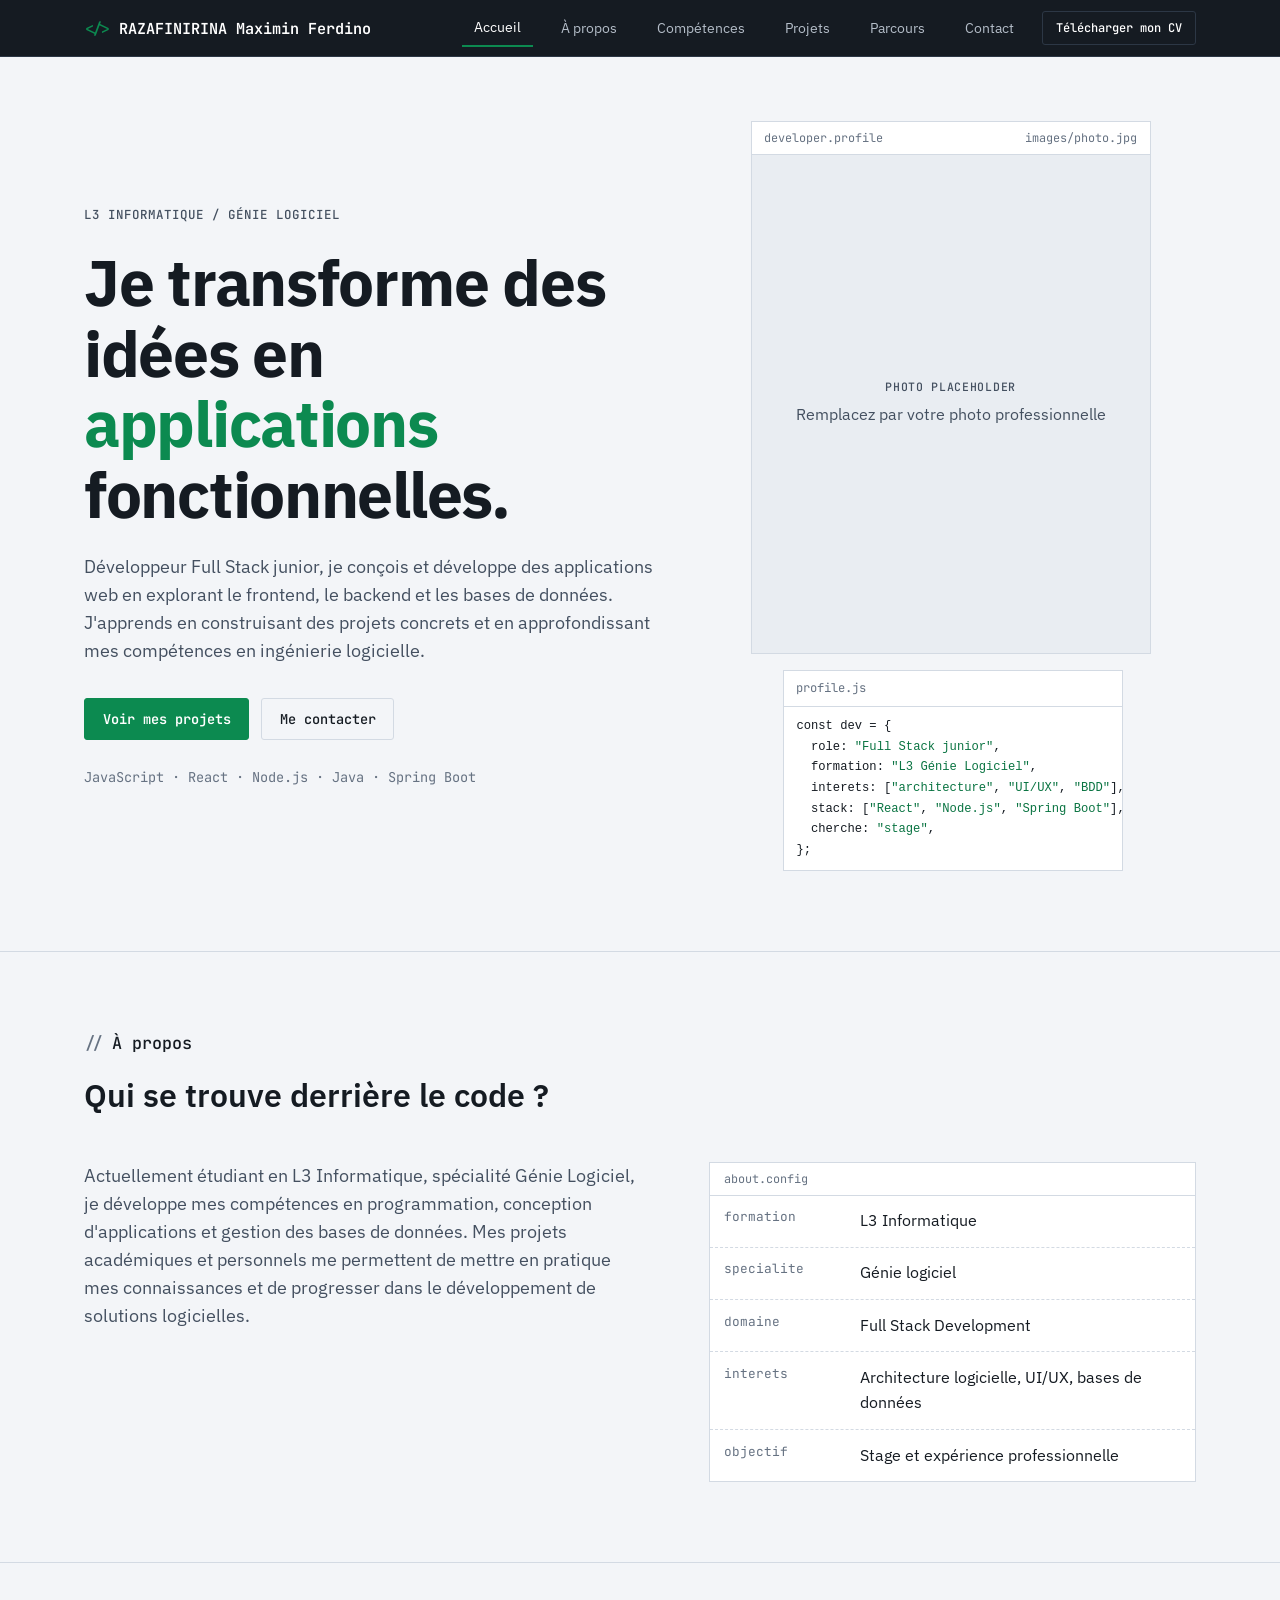
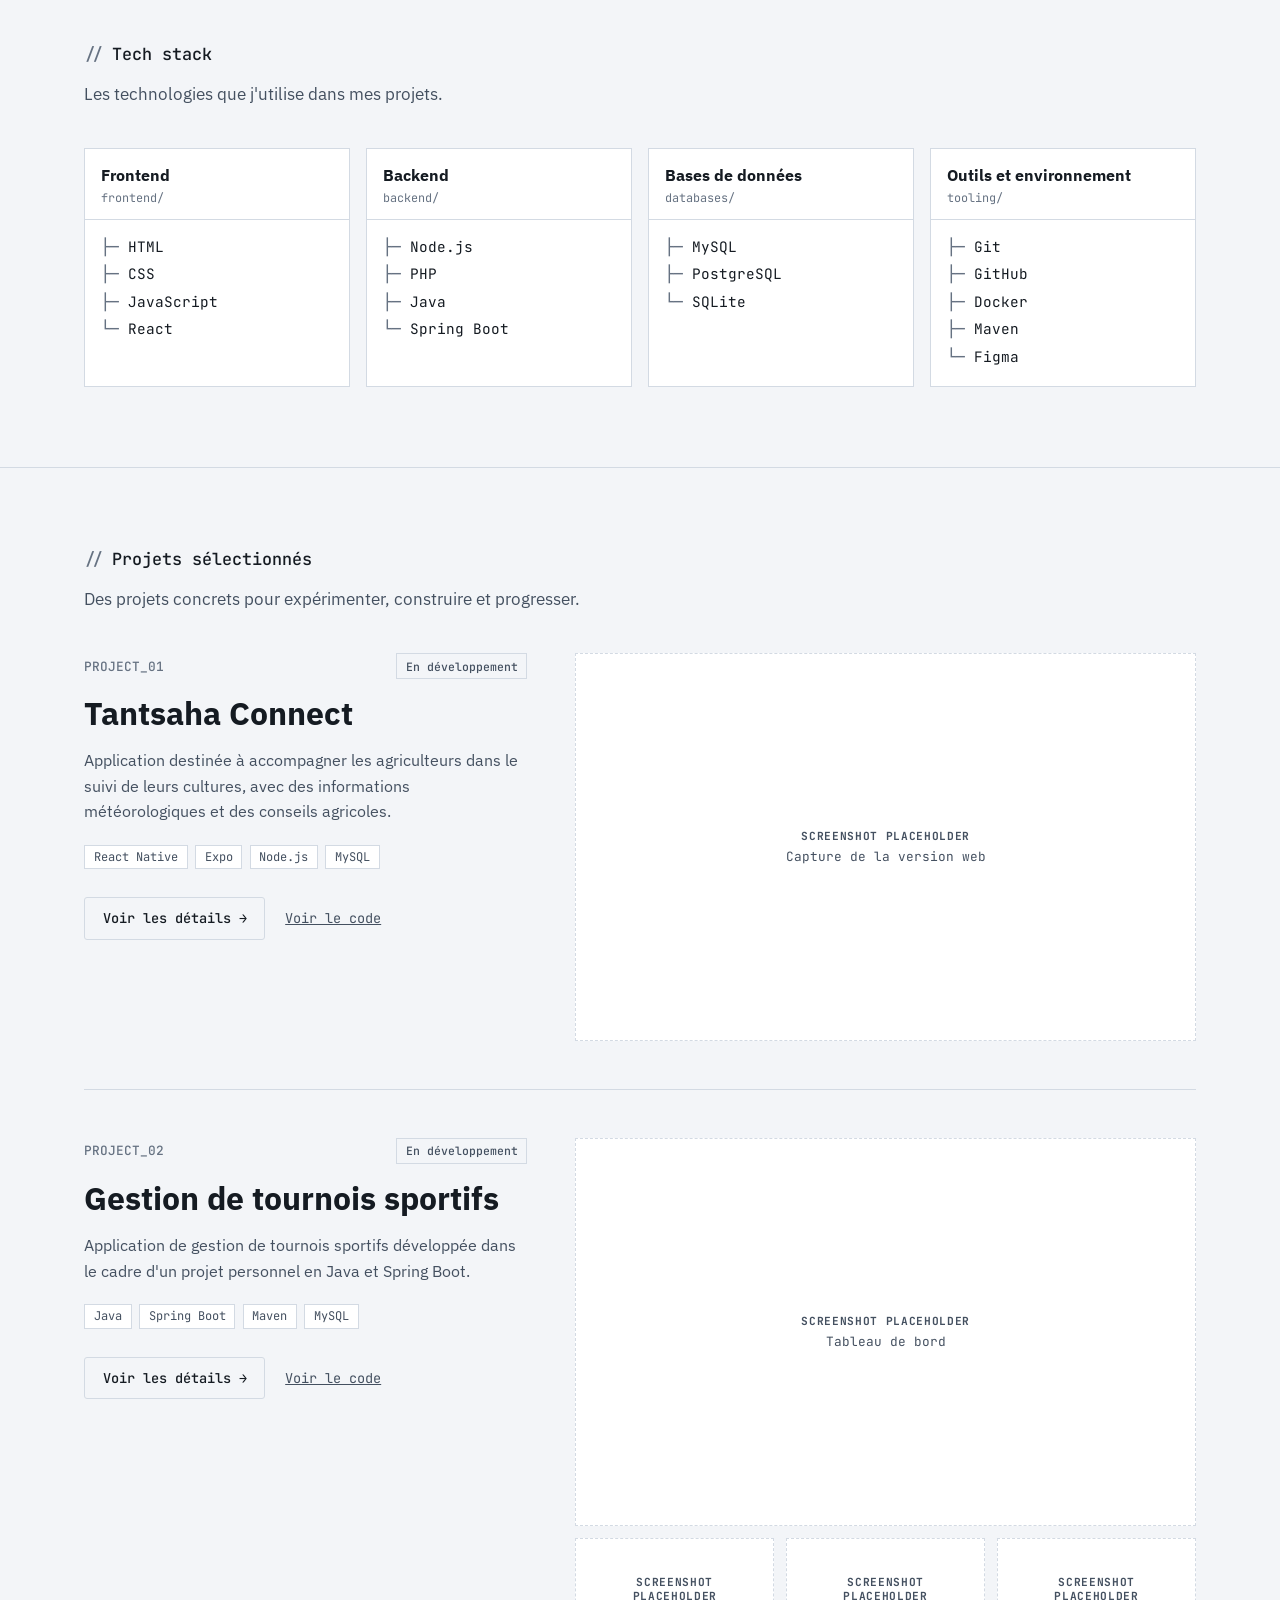
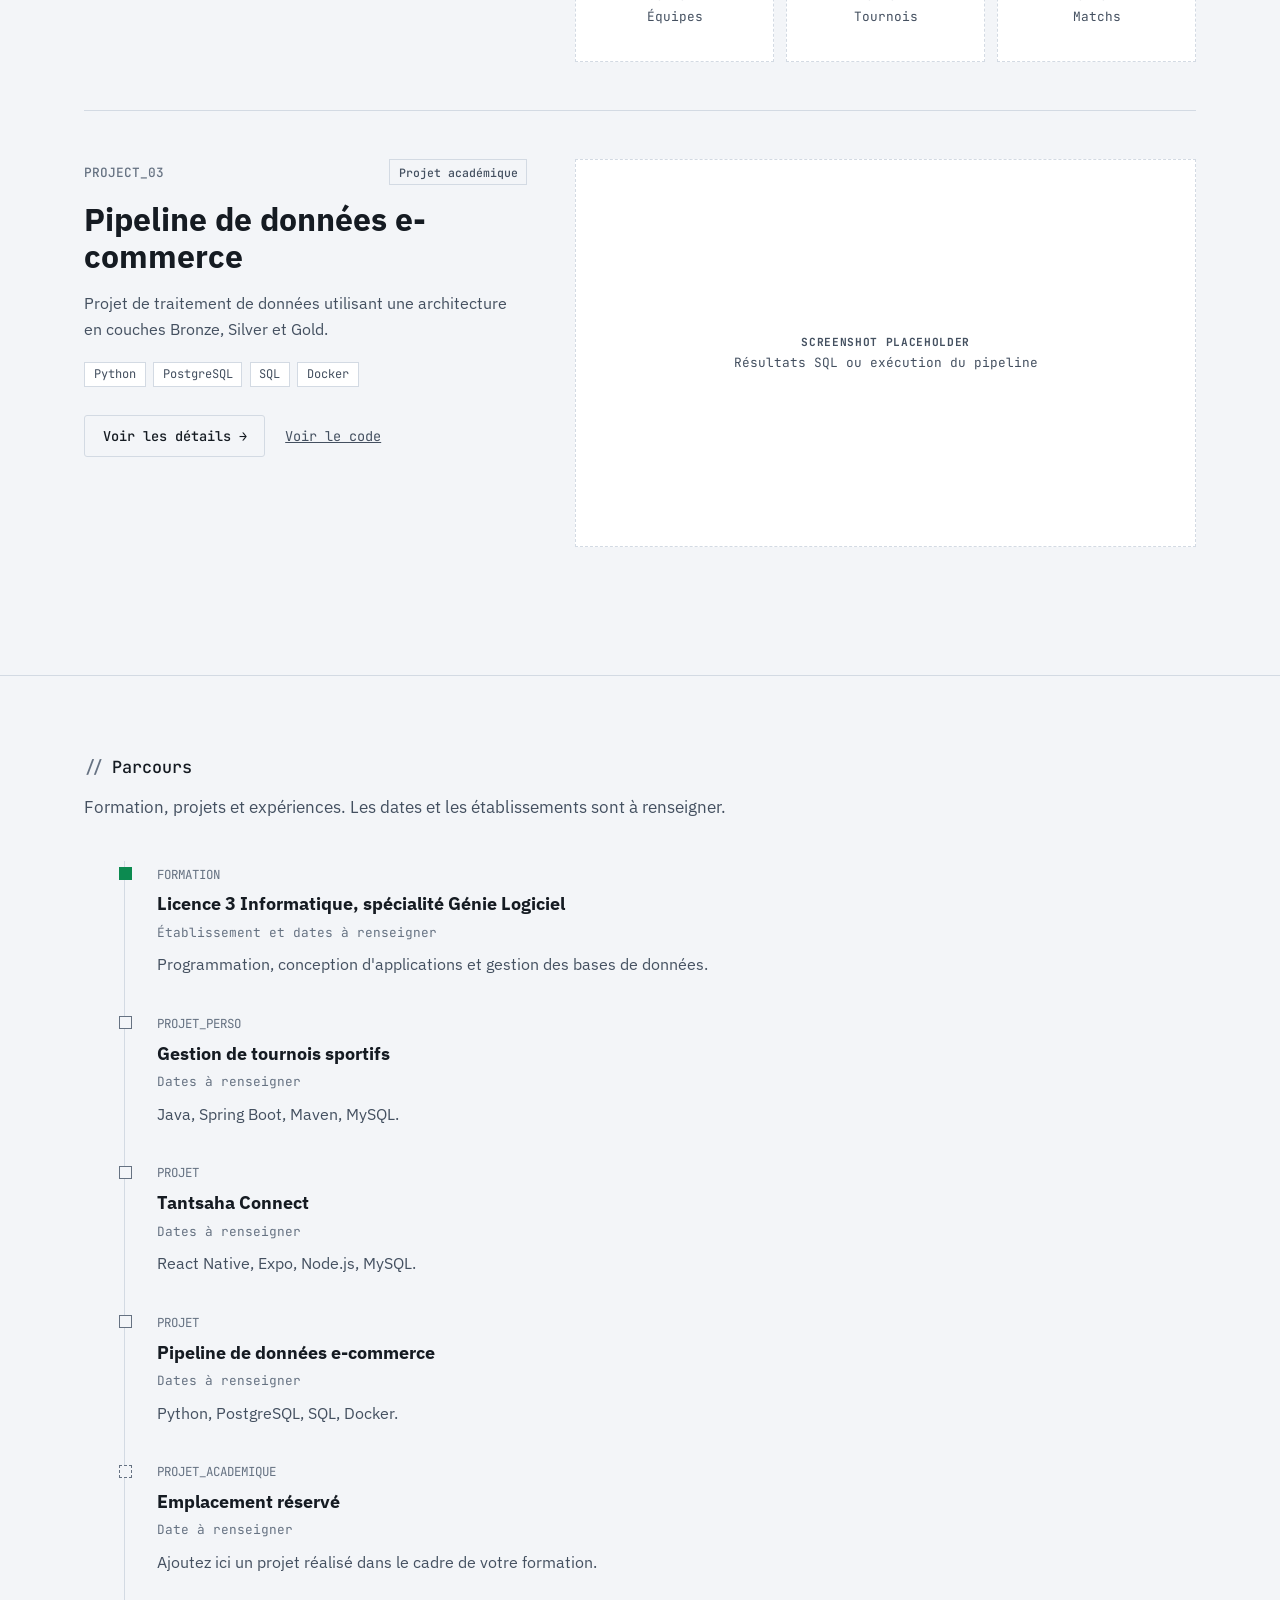
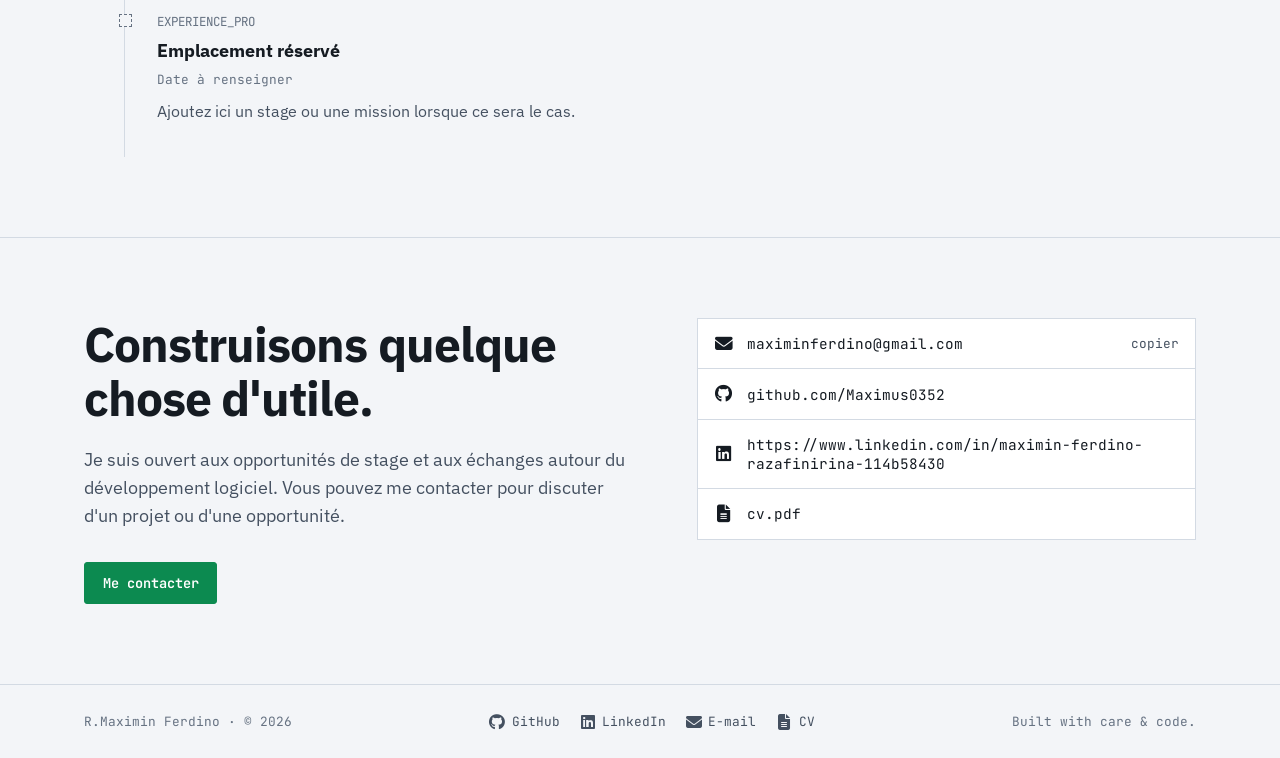
==== index.html @ 269b5cbc "Initial commit - portfolio" ====
<!doctype html>
<html lang="fr">
<head>
  <meta charset="utf-8">
  <meta name="viewport" content="width=device-width, initial-scale=1">
  <title>Portfolio Développeur Full Stack</title>
  <link rel="preconnect" href="https://fonts.googleapis.com">
  <link rel="preconnect" href="https://fonts.gstatic.com" crossorigin>
  <link href="https://fonts.googleapis.com/css2?family=IBM+Plex+Sans:wght@400;500;600&family=JetBrains+Mono:wght@400;500;600&display=swap" rel="stylesheet">
  <link rel="stylesheet" href="https://cdnjs.cloudflare.com/ajax/libs/font-awesome/6.7.2/css/all.min.css" crossorigin="anonymous" referrerpolicy="no-referrer">
  <link rel="stylesheet" href="style.css">
</head>
<body>

  <!-- ============ NAVIGATION ============ -->
  <header class="nav">
    <div class="conteneur">
      <!-- À MODIFIER : votre nom -->
      <a class="logo" href="#accueil"><span>&lt;/&gt;</span>RAZAFINIRINA Maximin Ferdino</a>

      <button class="burger" id="burger" type="button" aria-label="Ouvrir le menu">
        <i class="fa-solid fa-bars" aria-hidden="true"></i>
      </button>

      <nav class="menu" id="menu">
        <a href="#accueil">Accueil</a>
        <a href="#a-propos">À propos</a>
        <a href="#competences">Compétences</a>
        <a href="#projets">Projets</a>
        <a href="#parcours">Parcours</a>
        <a href="#contact">Contact</a>
        <!-- À MODIFIER : mettez ici le fichier PDF de votre CV (ex. cv.pdf) -->
        <a class="bouton" href="CV_Maximin.pdf" target="_blank">Télécharger mon CV</a>
      </nav>
    </div>
  </header>

  <main>

    <!-- ============ ACCUEIL ============ -->
    <section class="conteneur hero" id="accueil">
      <div>
        <p class="sur-titre">L3 INFORMATIQUE / GÉNIE LOGICIEL</p>
        <h1>Je transforme des idées en <em>applications</em> fonctionnelles.</h1>
        <p class="hero-texte">Développeur Full Stack junior, je conçois et développe des applications web en explorant le frontend, le backend et les bases de données. J'apprends en construisant des projets concrets et en approfondissant mes compétences en ingénierie logicielle.</p>
        <div class="hero-boutons">
          <a class="bouton bouton-principal" href="#projets">Voir mes projets</a>
          <a class="bouton" href="#contact">Me contacter</a>
        </div>
        <p class="hero-stack">JavaScript · React · Node.js · Java · Spring Boot</p>
      </div>

      <div>
        <div class="photo">
          <div class="photo-barre"><span>developer.profile</span><span>images/photo.jpg</span></div>

          <!-- À MODIFIER : pour mettre votre photo, supprimez le bloc
               "photo-vide" ci-dessous et écrivez à la place :
               <img src="images/photo.jpg" alt="Votre nom"> -->
          <div class="photo-vide">
            <strong>Photo placeholder</strong>
            <span>Remplacez par votre photo professionnelle</span>
          </div>
        </div>

        <div class="code" aria-hidden="true">
          <div class="code-titre">profile.js</div>
<pre>const dev = {
  role: <span class="texte">"Full Stack junior"</span>,
  formation: <span class="texte">"L3 Génie Logiciel"</span>,
  interets: [<span class="texte">"architecture"</span>, <span class="texte">"UI/UX"</span>, <span class="texte">"BDD"</span>],
  stack: [<span class="texte">"React"</span>, <span class="texte">"Node.js"</span>, <span class="texte">"Spring Boot"</span>],
  cherche: <span class="texte">"stage"</span>,
};</pre>
        </div>
      </div>
    </section>

    <!-- ============ À PROPOS ============ -->
    <section class="section" id="a-propos">
      <div class="conteneur">
        <h2 class="section-titre"><span>//</span>À propos</h2>
        <p class="question">Qui se trouve derrière le code ?</p>

        <div class="apropos">
          <p class="apropos-texte">Actuellement étudiant en L3 Informatique, spécialité Génie Logiciel, je développe mes compétences en programmation, conception d'applications et gestion des bases de données. Mes projets académiques et personnels me permettent de mettre en pratique mes connaissances et de progresser dans le développement de solutions logicielles.</p>

          <div class="infos">
            <div class="infos-titre">about.config</div>
            <dl>
              <div><dt>formation</dt><dd>L3 Informatique</dd></div>
              <div><dt>specialite</dt><dd>Génie logiciel</dd></div>
              <div><dt>domaine</dt><dd>Full Stack Development</dd></div>
              <div><dt>interets</dt><dd>Architecture logicielle, UI/UX, bases de données</dd></div>
              <div><dt>objectif</dt><dd>Stage et expérience professionnelle</dd></div>
            </dl>
          </div>
        </div>
      </div>
    </section>

    <!-- ============ COMPÉTENCES ============ -->
    <section class="section" id="competences">
      <div class="conteneur">
        <h2 class="section-titre"><span>//</span>Tech stack</h2>
        <p class="section-intro">Les technologies que j'utilise dans mes projets.</p>

        <div class="pile">
          <div class="pile-groupe">
            <h3>Frontend</h3>
            <p class="dossier">frontend/</p>
            <ul><li>HTML</li><li>CSS</li><li>JavaScript</li><li>React</li></ul>
          </div>
          <div class="pile-groupe">
            <h3>Backend</h3>
            <p class="dossier">backend/</p>
            <ul><li>Node.js</li><li>PHP</li><li>Java</li><li>Spring Boot</li></ul>
          </div>
          <div class="pile-groupe">
            <h3>Bases de données</h3>
            <p class="dossier">databases/</p>
            <ul><li>MySQL</li><li>PostgreSQL</li><li>SQLite</li></ul>
          </div>
          <div class="pile-groupe">
            <h3>Outils et environnement</h3>
            <p class="dossier">tooling/</p>
            <ul><li>Git</li><li>GitHub</li><li>Docker</li><li>Maven</li><li>Figma</li></ul>
          </div>
        </div>
      </div>
    </section>


    <section class="section" id="projets">
      <div class="conteneur">
        <h2 class="section-titre"><span>//</span>Projets sélectionnés</h2>
        <p class="section-intro">Des projets concrets pour expérimenter, construire et progresser.</p>

        <!-- Projet 1 -->
        <article class="projet">
          <div>
            <div class="projet-entete">
              <span class="numero">PROJECT_01</span>
              <span class="statut">En développement</span>
            </div>
            <h3>Tantsaha Connect</h3>
            <p class="projet-texte">Application destinée à accompagner les agriculteurs dans le suivi de leurs cultures, avec des informations météorologiques et des conseils agricoles.</p>
            <div class="etiquettes">
              <span class="etiquette">React Native</span><span class="etiquette">Expo</span><span class="etiquette">Node.js</span><span class="etiquette">MySQL</span>
            </div>
            <div class="projet-liens">
              <a class="bouton" href="projet.html#tantsaha-connect">Voir les détails →</a>
              <a class="lien" href="#">Voir le code</a>
            </div>
          </div>
          <div class="captures">
            <div class="capture"><strong>Screenshot placeholder</strong>Capture de la version web</div>
          </div>
        </article>

        <!-- Projet 2 -->
        <article class="projet">
          <div>
            <div class="projet-entete">
              <span class="numero">PROJECT_02</span>
              <span class="statut">En développement</span>
            </div>
            <h3>Gestion de tournois sportifs</h3>
            <p class="projet-texte">Application de gestion de tournois sportifs développée dans le cadre d'un projet personnel en Java et Spring Boot.</p>
            <div class="etiquettes">
              <span class="etiquette">Java</span><span class="etiquette">Spring Boot</span><span class="etiquette">Maven</span><span class="etiquette">MySQL</span>
            </div>
            <div class="projet-liens">
              <a class="bouton" href="projet.html#gestion-tournois">Voir les détails →</a>
              <a class="lien" href="#">Voir le code</a>
            </div>
          </div>
          <div class="captures">
            <div class="capture"><strong>Screenshot placeholder</strong>Tableau de bord</div>
            <div class="captures-petites">
              <div class="capture"><strong>Screenshot placeholder</strong>Équipes</div>
              <div class="capture"><strong>Screenshot placeholder</strong>Tournois</div>
              <div class="capture"><strong>Screenshot placeholder</strong>Matchs</div>
            </div>
          </div>
        </article>

        <!-- Projet 3 -->
        <article class="projet">
          <div>
            <div class="projet-entete">
              <span class="numero">PROJECT_03</span>
              <span class="statut">Projet académique</span>
            </div>
            <h3>Pipeline de données e-commerce</h3>
            <p class="projet-texte">Projet de traitement de données utilisant une architecture en couches Bronze, Silver et Gold.</p>
            <div class="etiquettes">
              <span class="etiquette">Python</span><span class="etiquette">PostgreSQL</span><span class="etiquette">SQL</span><span class="etiquette">Docker</span>
            </div>
            <div class="projet-liens">
              <a class="bouton" href="projet.html#pipeline-ecommerce">Voir les détails →</a>
              <a class="lien" href="#">Voir le code</a>
            </div>
          </div>
          <div class="captures">
            <div class="capture"><strong>Screenshot placeholder</strong>Résultats SQL ou exécution du pipeline</div>
          </div>
        </article>
      </div>
    </section>

    <section class="section" id="parcours">
      <div class="conteneur">
        <h2 class="section-titre"><span>//</span>Parcours</h2>
        <p class="section-intro">Formation, projets et expériences. Les dates et les établissements sont à renseigner.</p>

        <ul class="parcours">
          <li class="en-cours">
            <span class="type">FORMATION</span>
            <h3>Licence 3 Informatique, spécialité Génie Logiciel</h3>
            <span class="date">Établissement et dates à renseigner</span>
            <p>Programmation, conception d'applications et gestion des bases de données.</p>
          </li>
          <li>
            <span class="type">PROJET_PERSO</span>
            <h3>Gestion de tournois sportifs</h3>
            <span class="date">Dates à renseigner</span>
            <p>Java, Spring Boot, Maven, MySQL.</p>
          </li>
          <li>
            <span class="type">PROJET</span>
            <h3>Tantsaha Connect</h3>
            <span class="date">Dates à renseigner</span>
            <p>React Native, Expo, Node.js, MySQL.</p>
          </li>
          <li>
            <span class="type">PROJET</span>
            <h3>Pipeline de données e-commerce</h3>
            <span class="date">Dates à renseigner</span>
            <p>Python, PostgreSQL, SQL, Docker.</p>
          </li>
          <li class="reserve">
            <span class="type">PROJET_ACADEMIQUE</span>
            <h3>Emplacement réservé</h3>
            <span class="date">Date à renseigner</span>
            <p>Ajoutez ici un projet réalisé dans le cadre de votre formation.</p>
          </li>
          <li class="reserve">
            <span class="type">EXPERIENCE_PRO</span>
            <h3>Emplacement réservé</h3>
            <span class="date">Date à renseigner</span>
            <p>Ajoutez ici un stage ou une mission lorsque ce sera le cas.</p>
          </li>
        </ul>
      </div>
    </section>

    <!-- ============ CONTACT ============ -->
    <section class="section" id="contact">
      <div class="conteneur contact">
        <div>
          <h2>Construisons quelque chose d'utile.</h2>
          <p>Je suis ouvert aux opportunités de stage et aux échanges autour du développement logiciel. Vous pouvez me contacter pour discuter d'un projet ou d'une opportunité.</p>
          <a class="bouton bouton-principal" href="mailto:maximinferdino@gmail.com">Me contacter</a>
        </div>

        <ul class="liens">
          <li>
            <i class="fa-solid fa-envelope icone" aria-hidden="true"></i>
            <a id="email" href="mailto:maximinferdino@gmail.com">maximinferdino@gmail.com</a>
            <button id="copier-email" type="button">copier</button>
          </li>
          <li>
            <i class="fa-brands fa-github icone" aria-hidden="true"></i>
            <a href="https://github.com/Maximus0352" target="_blank" rel="noopener">github.com/Maximus0352</a>
          </li>
          <li>
            <i class="fa-brands fa-linkedin icone" aria-hidden="true"></i>
            <a href="https://www.linkedin.com/in/maximin-ferdino-razafinirina-114b58430" target="_blank" rel="noopener">https://www.linkedin.com/in/maximin-ferdino-razafinirina-114b58430</a>
          </li>
          <li>
            <i class="fa-solid fa-file-lines icone" aria-hidden="true"></i>
            <a href="CV_Maximin.pdf" target="_blank">cv.pdf</a>
          </li>
        </ul>
      </div>
    </section>

  </main>

  <!-- ============ PIED DE PAGE ============ -->
  <footer class="pied">
    <div class="conteneur">
      <span>R.Maximin Ferdino · © <span id="annee"></span></span>
      <nav>
        <a href="https://github.com/Maximus0352" target="_blank" rel="noopener"><i class="fa-brands fa-github icone" aria-hidden="true"></i>GitHub</a>
        <a href="https://www.linkedin.com/in/maximin-ferdino-razafinirina-114b58430" target="_blank" rel="noopener"><i class="fa-brands fa-linkedin icone" aria-hidden="true"></i>LinkedIn</a>
        <a href="mailto:maximinferdino@gmail.com"><i class="fa-solid fa-envelope icone" aria-hidden="true"></i>E-mail</a>
        <a href="CV_Maximin.pdf" target="_blank"><i class="fa-solid fa-file-lines icone" aria-hidden="true"></i>CV</a>
      </nav>
      <span>Built with care &amp; code.</span>
    </div>
  </footer>

  <script src="script.js"></script>
</body>
</html>
---- style.css ----
:root {
  --fond: #f3f5f8;
  --carte: #ffffff;
  --carte-2: #e9edf2;
  --bordure: #d3dae3;
  --texte: #151b22;
  --texte-2: #445060;
  --texte-3: #667282;
  --accent: #0c8a50;
  --accent-fonce: #0a7442;
  /* Barre de navigation (header) : changez ces 4 couleurs */
  --fond-header: #151b22;
  --bordure-header: #2c3745;
  --texte-header: #ffffff;
  --texte-header-2: #b4bdc8;

  --police: "IBM Plex Sans", system-ui, sans-serif;
  --police-code: "JetBrains Mono", ui-monospace, Consolas, monospace;
}

/* ---------- Base ---------- */

* {
  box-sizing: border-box;
}

html {
  scroll-behavior: smooth;
}

body {
  margin: 0;
  background: var(--fond);
  color: var(--texte);
  font: 1rem/1.6 var(--police);
}

h1,
h2,
h3,
p,
ul,
dl {
  margin: 0;
}

ul {
  padding: 0;
  list-style: none;
}

a {
  color: inherit;
}

img {
  max-width: 100%;
}

.conteneur {
  max-width: 1160px;
  margin: 0 auto;
  padding: 0 1.5rem;
}

/* ---------- Boutons et petites étiquettes ---------- */

.bouton {
  display: inline-block;
  padding: .7rem 1.1rem;
  font: 500 .85rem var(--police-code);
  color: var(--texte);
  text-decoration: none;
  background: transparent;
  border: 1px solid var(--bordure);
  border-radius: 3px;
  cursor: pointer;
}

.bouton:hover {
  background: var(--carte-2);
}

.bouton-principal {
  background: var(--accent);
  border-color: var(--accent);
  color: #fff;
  font-weight: 600;
}

.bouton-principal:hover {
  background: var(--accent-fonce);
}

.etiquette {
  display: inline-block;
  padding: .2rem .55rem;
  font: .75rem var(--police-code);
  color: var(--texte-2);
  background: var(--carte);
  border: 1px solid var(--bordure);
}

.statut {
  display: inline-block;
  padding: .3rem .55rem;
  font: 500 .72rem var(--police-code);
  color: var(--texte-2);
  border: 1px solid var(--bordure);
}

.a-completer {
  max-width: 65ch;
  padding: .7rem 1rem;
  color: var(--texte-3);
  border: 1px dashed var(--bordure);
}

/* ---------- Barre de navigation ---------- */

.nav {
  position: sticky;
  top: 0;
  z-index: 10;
  background: var(--fond-header);
  border-bottom: 1px solid var(--bordure-header);
}

.nav .conteneur {
  display: flex;
  align-items: center;
  justify-content: space-between;
  height: 56px;
}

.logo {
  font: 600 .95rem var(--police-code);
  color: var(--texte-header);
  text-decoration: none;
}

.logo span {
  color: var(--accent);
  margin-right: .5rem;
}

.menu {
  display: flex;
  align-items: center;
  gap: 1rem;
}

.menu a {
  padding: .4rem .75rem;
  font-size: .9rem;
  color: var(--texte-header-2);
  text-decoration: none;
  border-radius: 3px;
}

.menu a:hover {
  color: var(--texte-header);
}

/* Lien de la section affichée à l'écran (ajouté par script.js) */
.menu a[aria-current] {
  color: var(--texte-header);
  border-bottom: 2px solid var(--accent);
  border-radius: 0;
}

.nav .bouton {
  color: var(--texte-header);
  padding: .5rem .8rem;
  font-size: .75rem;
  border-color: var(--bordure-header);
  border-radius: 3px;
}

.nav .bouton:hover {
  background: rgba(255, 255, 255, .1);
}

.burger {
  display: none;
  padding: .4rem .7rem;
  font: .8rem var(--police-code);
  color: var(--texte-header);
  background: transparent;
  border: 1px solid var(--bordure-header);
  cursor: pointer;
}

.burger:hover {
  background: rgba(255, 255, 255, .1);
}

/* ---------- Sections ---------- */

.section {
  padding: 5rem 0;
  border-top: 1px solid var(--bordure);
  scroll-margin-top: 56px;
}

.section-titre {
  font: 500 1.05rem var(--police-code);
  margin-bottom: 1rem;
}

.section-titre span {
  color: var(--texte-3);
  margin-right: .5rem;
}

.section-intro {
  font-size: 1.05rem;
  color: var(--texte-2);
  margin-bottom: 2.5rem;
}

.question {
  font-size: 2rem;
  font-weight: 600;
  margin-bottom: 2.5rem;
}

/* ---------- Hero (haut de page) ---------- */

.hero {
  display: grid;
  grid-template-columns: 1.15fr .85fr;
  gap: 4rem;
  align-items: center;
  padding-top: 4rem;
  padding-bottom: 5rem;
}

.sur-titre {
  font: 500 .78rem var(--police-code);
  letter-spacing: .08em;
  color: var(--texte-2);
}

.hero h1 {
  margin-top: 1.5rem;
  font-size: clamp(2.3rem, 5vw, 4rem);
  line-height: 1.1;
  letter-spacing: -.02em;
}

.hero h1 em {
  font-style: normal;
  color: var(--accent);
}

.hero-texte {
  margin-top: 1.5rem;
  max-width: 56ch;
  font-size: 1.1rem;
  color: var(--texte-2);
}

.hero-boutons {
  display: flex;
  flex-wrap: wrap;
  gap: .75rem;
  margin-top: 2rem;
}

.hero-stack {
  margin-top: 1.75rem;
  font: .85rem var(--police-code);
  color: var(--texte-3);
}

/* Photo */
.photo {
  max-width: 400px;
  background: var(--carte);
  border: 1px solid var(--bordure);
}

.photo-barre {
  display: flex;
  justify-content: space-between;
  gap: 1rem;
  padding: .5rem .8rem;
  font: .74rem var(--police-code);
  color: var(--texte-3);
  border-bottom: 1px solid var(--bordure);
}

.photo img,
.photo-vide {
  display: block;
  width: 100%;
  aspect-ratio: 4 / 5;
}

.photo img {
  object-fit: cover;
}

.photo-vide {
  display: flex;
  flex-direction: column;
  align-items: center;
  justify-content: center;
  gap: .5rem;
  padding: 1rem;
  text-align: center;
  color: var(--texte-2);
  background: var(--carte-2);
}

.photo-vide strong {
  font: 500 .72rem var(--police-code);
  text-transform: uppercase;
  letter-spacing: .06em;
}

/* Petit panneau de code décoratif */
.code {
  max-width: 340px;
  margin: 1rem 0 0 2rem;
  background: var(--carte);
  border: 1px solid var(--bordure);
  font: .76rem/1.7 var(--police-code);
}

.code-titre {
  padding: .45rem .8rem;
  color: var(--texte-3);
  border-bottom: 1px solid var(--bordure);
}

.code pre {
  margin: 0;
  padding: .6rem .8rem;
  overflow-x: auto;
  color: var(--texte);
}

.code .texte {
  color: var(--accent-fonce);
}

/* ---------- À propos ---------- */

.apropos {
  display: grid;
  grid-template-columns: 1.15fr 1fr;
  gap: 4rem;
  align-items: start;
}

.apropos-texte {
  max-width: 60ch;
  font-size: 1.1rem;
  color: var(--texte-2);
}

.infos {
  background: var(--carte);
  border: 1px solid var(--bordure);
}

.infos-titre {
  padding: .5rem .9rem;
  font: .74rem var(--police-code);
  color: var(--texte-3);
  border-bottom: 1px solid var(--bordure);
}

.infos dl div {
  display: grid;
  grid-template-columns: 7.5rem 1fr;
  gap: 1rem;
  padding: .8rem .9rem;
  border-bottom: 1px dashed var(--bordure);
}

.infos dl div:last-child {
  border-bottom: 0;
}

.infos dt {
  font: .8rem var(--police-code);
  color: var(--texte-3);
}

.infos dd {
  margin: 0;
}

/* ---------- Compétences ---------- */

.pile {
  display: grid;
  grid-template-columns: repeat(auto-fit, minmax(230px, 1fr));
  gap: 1rem;
}

.pile-groupe {
  background: var(--carte);
  border: 1px solid var(--bordure);
}

.pile-groupe h3 {
  padding: .9rem 1rem .1rem;
  font-size: 1rem;
}

.pile-groupe .dossier {
  padding: 0 1rem .8rem;
  font: .74rem var(--police-code);
  color: var(--texte-3);
  border-bottom: 1px solid var(--bordure);
}

.pile-groupe ul {
  padding: .8rem 1rem 1rem;
}

.pile-groupe li {
  font: .9rem/1.9 var(--police-code);
}

.pile-groupe li::before {
  content: "├─ ";
  color: var(--texte-3);
}

.pile-groupe li:last-child::before {
  content: "└─ ";
}

/* ---------- Projets ---------- */

.projet {
  display: grid;
  grid-template-columns: 5fr 7fr;
  gap: 3rem;
  padding: 3rem 0;
  border-top: 1px solid var(--bordure);
}

.projet:first-of-type {
  border-top: 0;
  padding-top: 0;
}

.projet-entete {
  display: flex;
  justify-content: space-between;
  align-items: center;
  gap: .75rem;
  flex-wrap: wrap;
}

.numero {
  font: 500 .8rem var(--police-code);
  color: var(--texte-3);
}

.projet h3 {
  margin-top: 1rem;
  font-size: 2rem;
  line-height: 1.15;
}

.projet-texte {
  margin-top: 1rem;
  max-width: 50ch;
  color: var(--texte-2);
}

.projet .etiquettes {
  display: flex;
  flex-wrap: wrap;
  gap: .45rem;
  margin-top: 1.25rem;
}

.projet-liens {
  display: flex;
  flex-wrap: wrap;
  align-items: center;
  gap: 1rem 1.25rem;
  margin-top: 1.75rem;
}

.lien {
  font: .85rem var(--police-code);
  color: var(--texte-2);
}

/* Captures d'écran (placeholders) */
.capture,
.capture-img {
  display: block;
  width: 100%;
  aspect-ratio: 16 / 10;
  background: var(--carte);
  border: 1px solid var(--bordure);
  object-fit: cover;
  object-position: top;
}

.capture {
  display: flex;
  flex-direction: column;
  align-items: center;
  justify-content: center;
  gap: .3rem;
  padding: 1rem;
  text-align: center;
  font: .8rem var(--police-code);
  color: var(--texte-2);
  border-style: dashed;
}

.capture strong {
  font-size: .7rem;
  text-transform: uppercase;
  letter-spacing: .06em;
}

.captures {

  display: grid;
  gap: .75rem;
  align-content: start;
}

.captures-petites {
  display: grid;
  grid-template-columns: repeat(3, 1fr);
  gap: .75rem;
}

/* ---------- Parcours ---------- */

.parcours {
  margin-left: 2.5rem;
  border-left: 1px solid var(--bordure);
}

.parcours li {
  position: relative;
  padding: 0 0 2rem 2rem;
}

.parcours li::before {
  content: "";
  position: absolute;
  left: -6px;
  top: .4rem;
  width: 11px;
  height: 11px;
  background: var(--fond);
  border: 1px solid var(--texte-3);
}

.parcours .en-cours::before {
  background: var(--accent);
  border-color: var(--accent);
}

.parcours .reserve::before {
  border-style: dashed;
}

.parcours .type {
  font: .78rem var(--police-code);
  color: var(--texte-3);
}

.parcours h3 {
  margin-top: .2rem;
  font-size: 1.15rem;
}

.parcours .date {
  font: .8rem var(--police-code);
  color: var(--texte-3);
}

.parcours p {
  margin-top: .5rem;
  max-width: 60ch;
  color: var(--texte-2);
}

/* ---------- Contact ---------- */

.contact {
  display: grid;
  grid-template-columns: 1.1fr 1fr;
  gap: 4rem;
  align-items: start;
}

.contact h2 {
  font-size: clamp(1.9rem, 4vw, 3rem);
  line-height: 1.12;
  letter-spacing: -.02em;
}

.contact p {
  margin: 1.25rem 0 2rem;
  max-width: 52ch;
  font-size: 1.1rem;
  color: var(--texte-2);
}

.liens {
  background: var(--carte);
  border: 1px solid var(--bordure);
}

.liens li {
  display: flex;
  align-items: center;
  gap: .8rem;
  padding: .95rem 1rem;
  border-bottom: 1px solid var(--bordure);
  font: .9rem var(--police-code);
}

.liens li:last-child {
  border-bottom: 0;
}

.liens a {
  text-decoration: none;
  overflow-wrap: anywhere;
}

.liens a:hover {
  text-decoration: underline;
}

.liens button {
  margin-left: auto;
  padding: 0;
  font: .8rem var(--police-code);
  color: var(--texte-2);
  background: none;
  border: 0;
  cursor: pointer;
}

.icone {
  width: 1.25rem;
  flex: none;
  font-size: 1.1rem;
  line-height: 1;
  text-align: center;
}

/* ---------- Pied de page ---------- */

.pied {
  padding: 1.75rem 0;
  border-top: 1px solid var(--bordure);
  font: .8rem var(--police-code);
  color: var(--texte-3);
}

.pied .conteneur {
  display: flex;
  flex-wrap: wrap;
  justify-content: space-between;
  gap: 1rem 2rem;
}

.pied nav {
  display: flex;
  flex-wrap: wrap;
  gap: .5rem 1.25rem;
}

.pied a {
  display: inline-flex;
  align-items: center;
  gap: .4rem;
  color: var(--texte-2);
  text-decoration: none;
}

.pied a:hover {
  text-decoration: underline;
}

.pied .icone {
  width: 1rem;
  font-size: 1rem;
}

/* ---------- Page détail d'un projet (projet.html) ---------- */

/* Une seule fiche est visible : celle de l'adresse (#tantsaha-connect...).
   Sans adresse, la première fiche s'affiche. */
.fiche {
  display: none;
  padding: 2.5rem 0 4rem;
}

.fiche:target {
  display: block;
}

main:not(:has(.fiche:target)) .fiche:first-child {
  display: block;
}

.fiche>*+* {
  margin-top: 1rem;
}

.fiche h1 {
  font-size: clamp(2rem, 5vw, 3.2rem);
  line-height: 1.1;
  letter-spacing: -.02em;
}

.fiche h2 {
  margin-top: 2.5rem;
  padding-top: 1.5rem;
  font-size: 1.3rem;
  border-top: 1px solid var(--bordure);
}

.fiche p,
.fiche li {
  max-width: 65ch;
  color: var(--texte-2);
}

.fiche li::before {
  content: "+ ";
  font-family: var(--police-code);
  color: var(--texte-3);
}

.fil {
  font: .8rem var(--police-code);
  color: var(--texte-3);
}

.fiche .intro {
  font-size: 1.1rem;
}

.schema {
  display: flex;
  flex-wrap: wrap;
  align-items: center;
  gap: .6rem;
}

.schema div {
  min-width: 11rem;
  padding: .8rem 1rem;
  background: var(--carte);
  border: 1px solid var(--bordure);
}

.schema span {
  display: block;
  font: .78rem var(--police-code);
  color: var(--texte-3);
}

.fiche .etiquettes {
  display: flex;
  flex-wrap: wrap;
  gap: .45rem;
}

.fiche .captures-grille {
  display: grid;
  grid-template-columns: repeat(auto-fit, minmax(240px, 1fr));
  gap: .75rem;
}

.navigation-projets {
  display: flex;
  justify-content: space-between;
  gap: 1rem;
  margin-top: 2.5rem;
  padding-top: 1.5rem;
  border-top: 1px solid var(--bordure);
}

/* ---------- Tablette et mobile ---------- */

@media (max-width: 900px) {

  .hero,
  .apropos,
  .contact,
  .projet {
    grid-template-columns: 1fr;
    gap: 2rem;
  }

  .code {
    margin-left: 0;
  }

  .burger {
    display: block;
  }

  .menu {
    display: none;
    position: absolute;
    top: 100%;
    left: 0;
    right: 0;
    flex-direction: column;
    align-items: stretch;
    gap: 0;
    padding: .5rem 1.5rem 1rem;
    background: var(--fond-header);
    border-bottom: 1px solid var(--bordure-header);
  }

  .menu.ouvert {
    display: flex;
  }

  .menu a {
    padding: .75rem;
  }

  .menu .bouton {
    margin-top: .75rem;
    text-align: center;
  }
}

@media (max-width: 500px) {
  .captures-petites {
    grid-template-columns: 1fr;
  }

  .infos dl div {
    grid-template-columns: 1fr;
    gap: .1rem;
  }
}
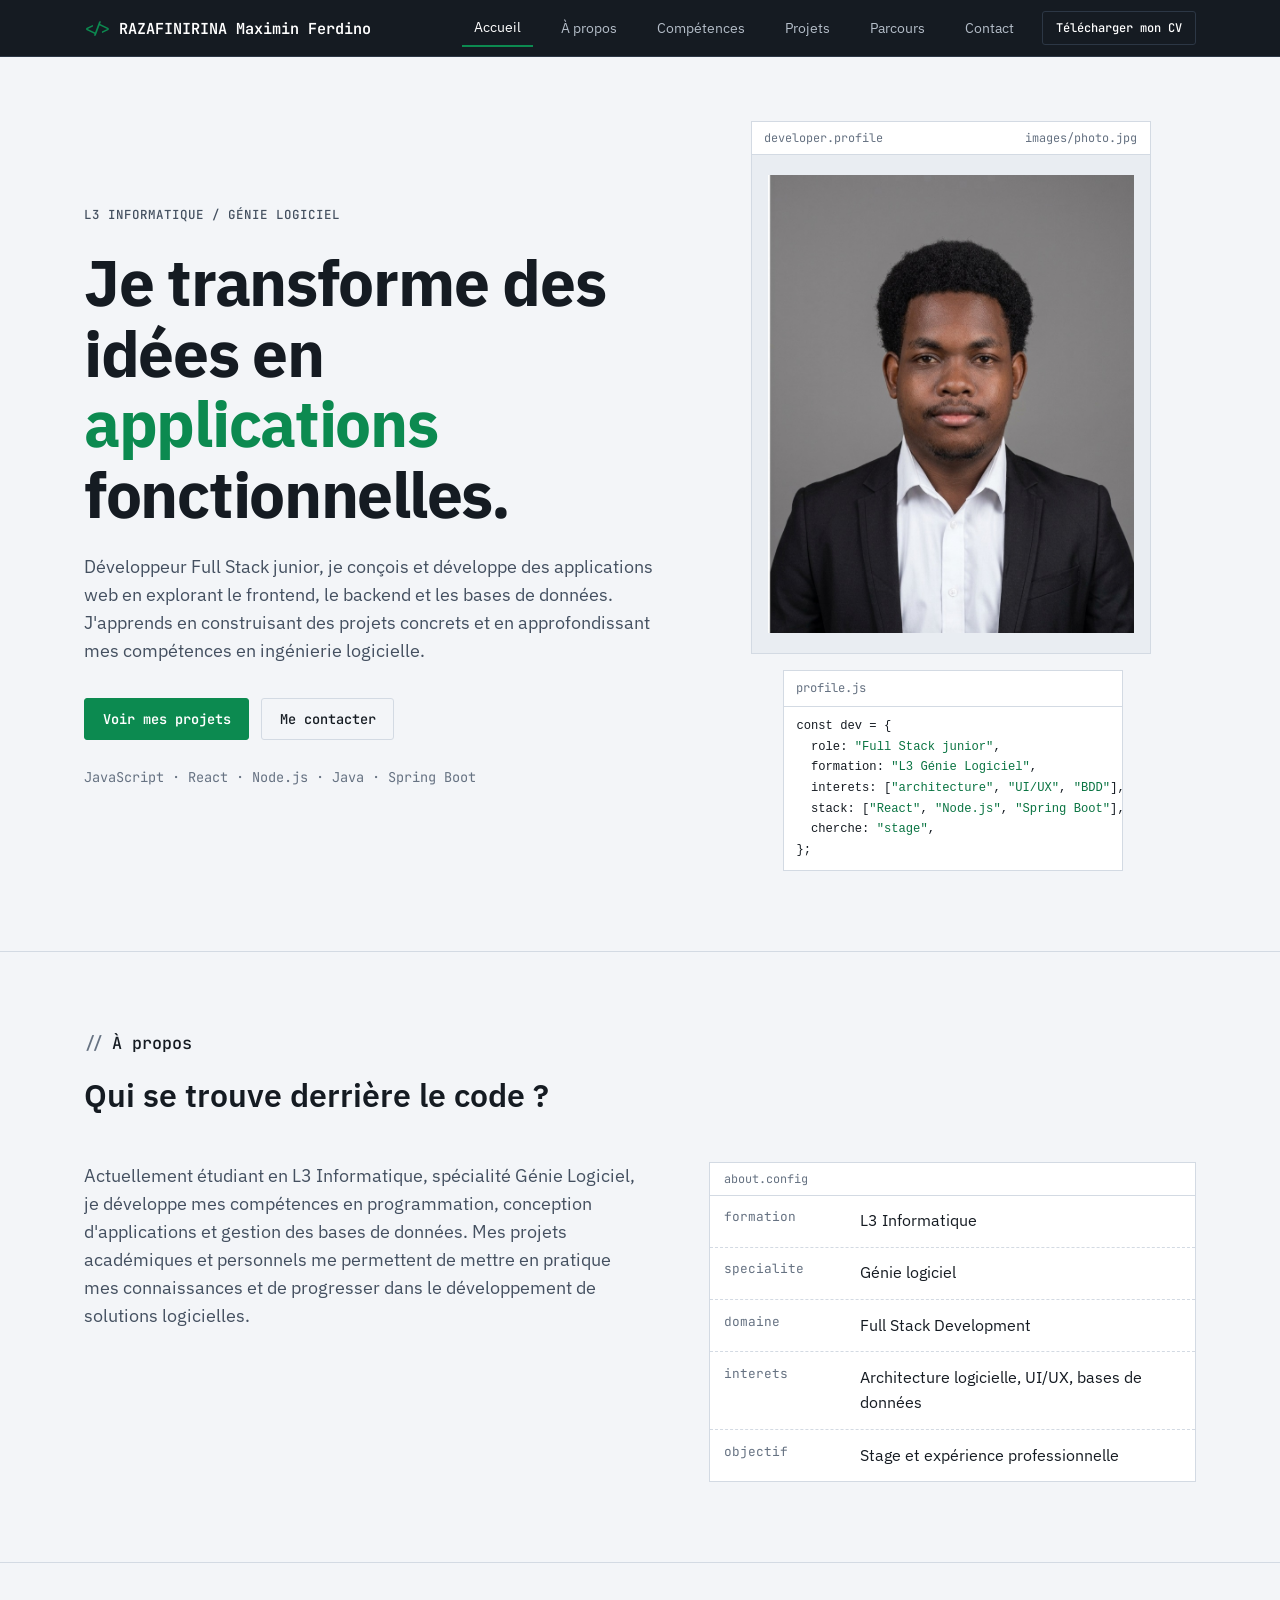
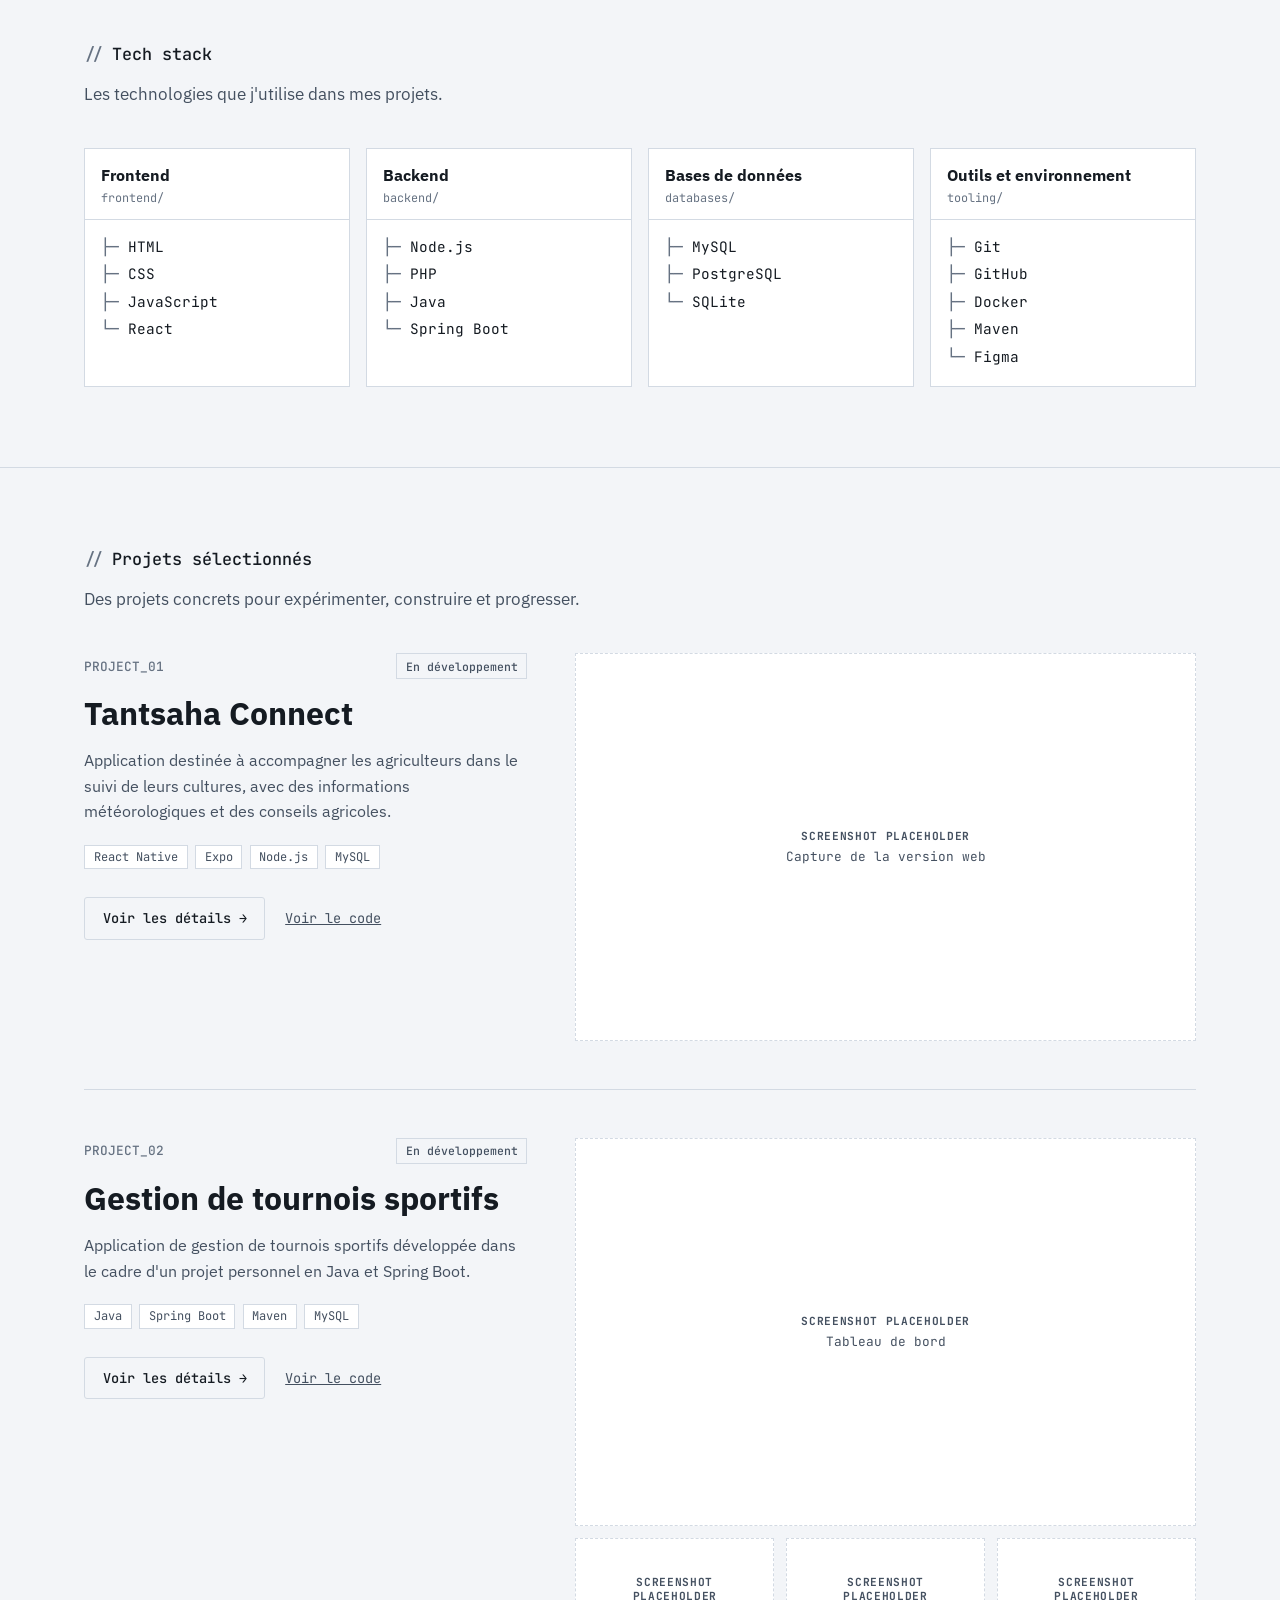
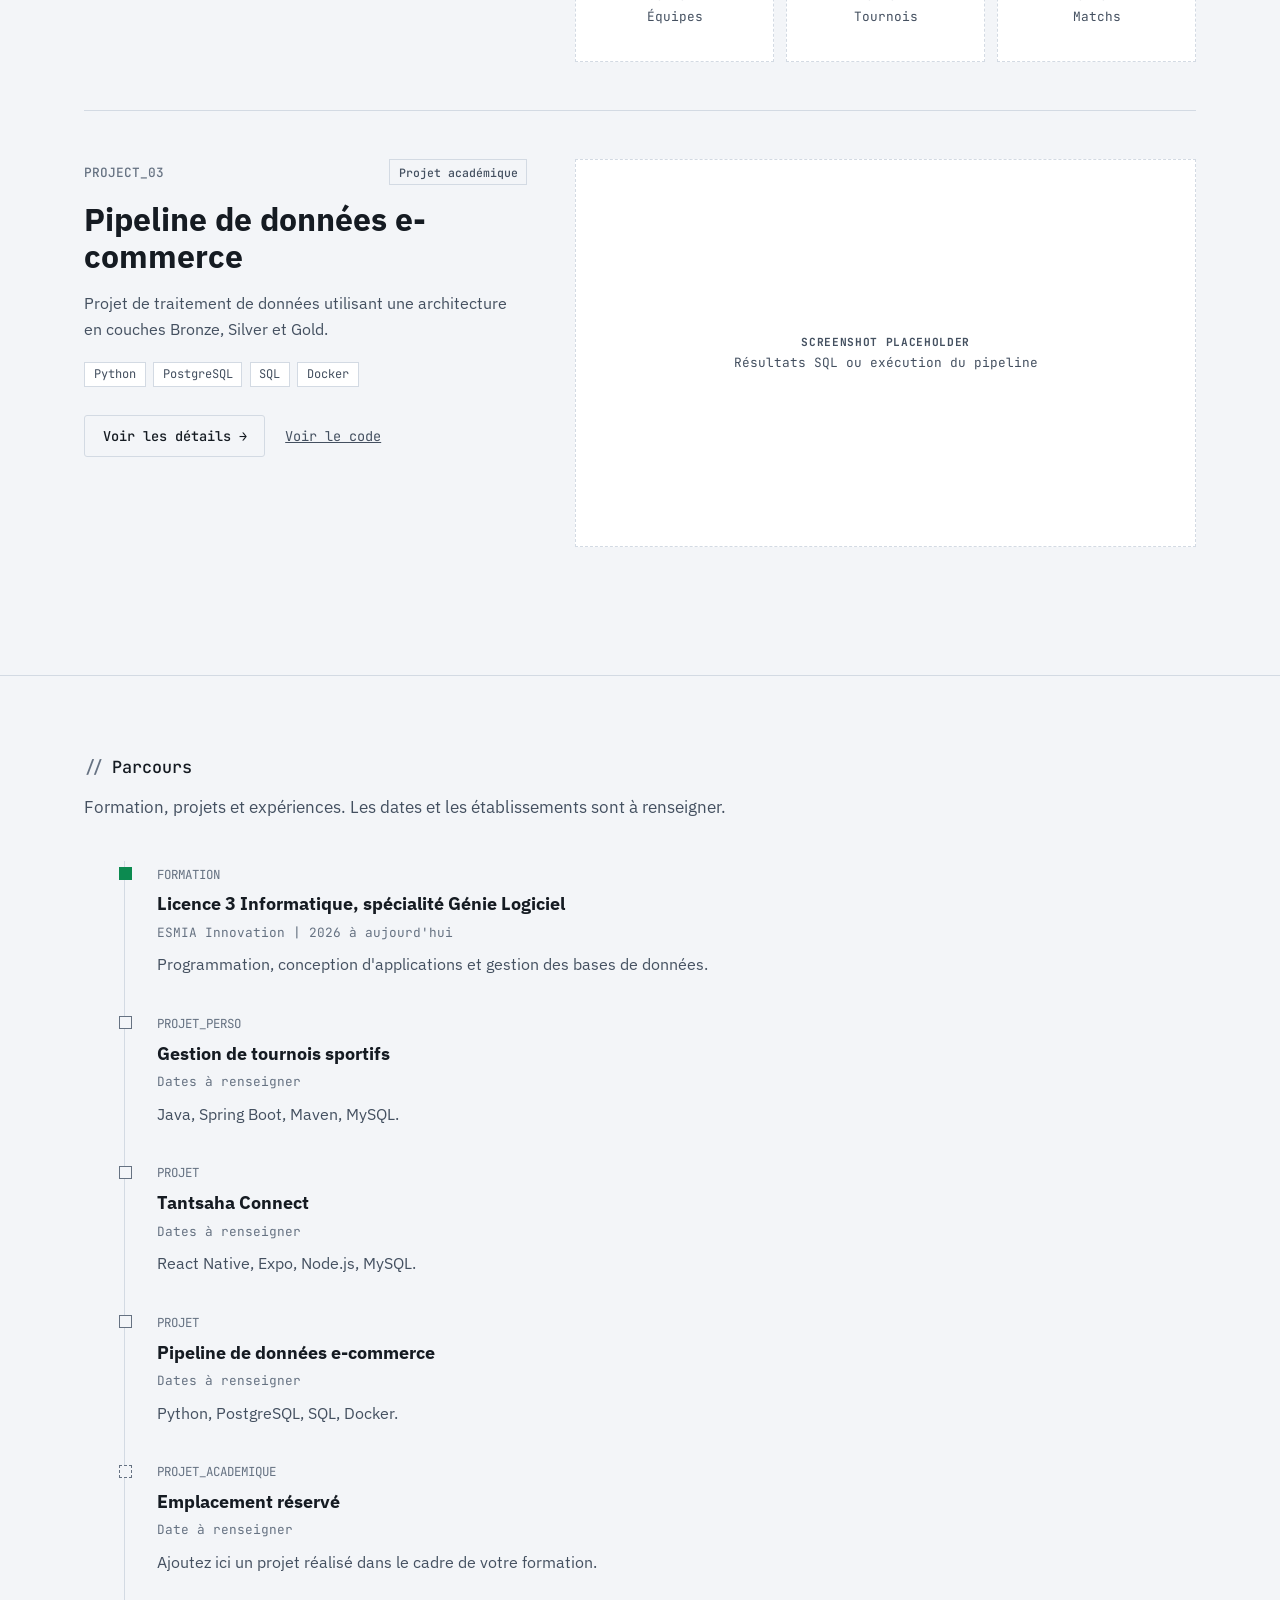
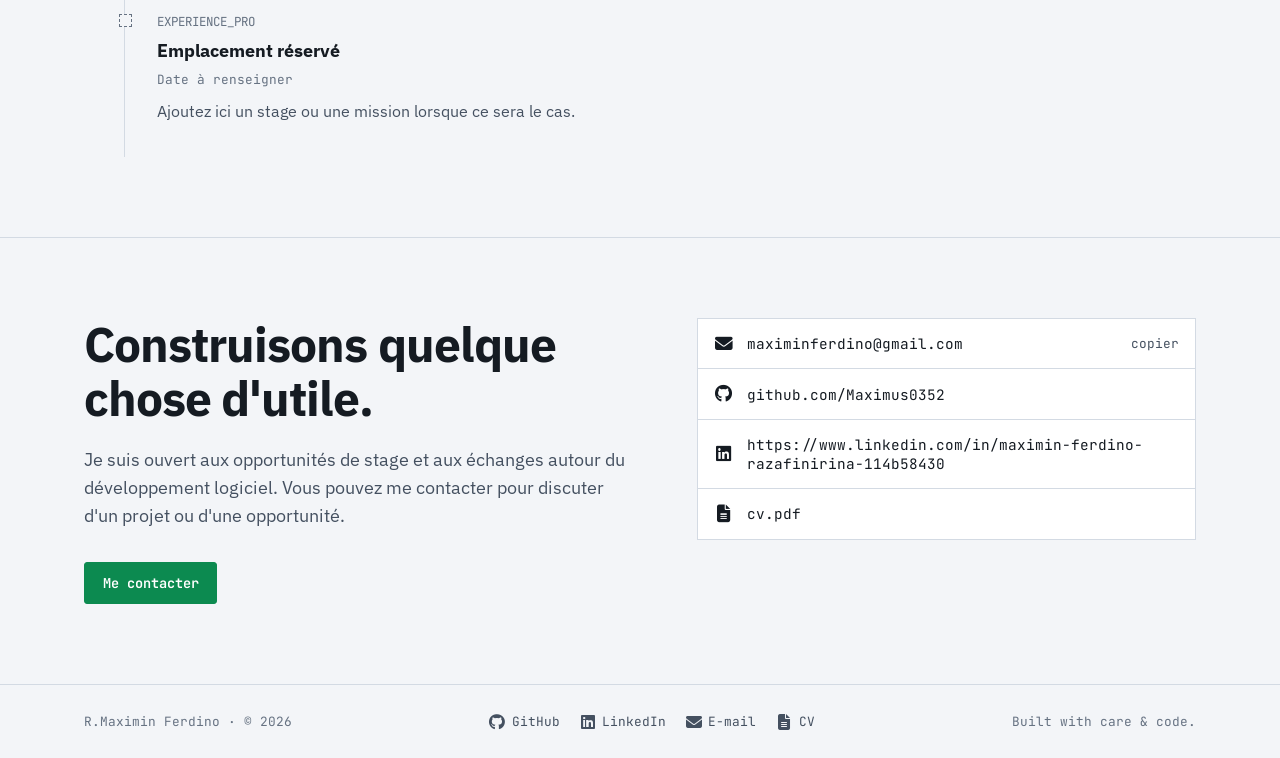
==== commit 24ec1eb8: "Réorganisation de l'archirtecture du portfolio et ajout de la photo du profil" ====
--- a/index.html
+++ b/index.html
@@ -8,7 +8,7 @@
   <link rel="preconnect" href="https://fonts.gstatic.com" crossorigin>
   <link href="https://fonts.googleapis.com/css2?family=IBM+Plex+Sans:wght@400;500;600&family=JetBrains+Mono:wght@400;500;600&display=swap" rel="stylesheet">
   <link rel="stylesheet" href="https://cdnjs.cloudflare.com/ajax/libs/font-awesome/6.7.2/css/all.min.css" crossorigin="anonymous" referrerpolicy="no-referrer">
-  <link rel="stylesheet" href="style.css">
+  <link rel="stylesheet" href="css/style.css">
 </head>
 <body>
 
@@ -30,7 +30,7 @@
         <a href="#parcours">Parcours</a>
         <a href="#contact">Contact</a>
         <!-- À MODIFIER : mettez ici le fichier PDF de votre CV (ex. cv.pdf) -->
-        <a class="bouton" href="CV_Maximin.pdf" target="_blank">Télécharger mon CV</a>
+        <a class="bouton" href="docs/CV_Maximin.pdf" target="_blank">Télécharger mon CV</a>
       </nav>
     </div>
   </header>
@@ -53,13 +53,8 @@
       <div>
         <div class="photo">
           <div class="photo-barre"><span>developer.profile</span><span>images/photo.jpg</span></div>
-
-          <!-- À MODIFIER : pour mettre votre photo, supprimez le bloc
-               "photo-vide" ci-dessous et écrivez à la place :
-               <img src="images/photo.jpg" alt="Votre nom"> -->
           <div class="photo-vide">
-            <strong>Photo placeholder</strong>
-            <span>Remplacez par votre photo professionnelle</span>
+            <img src="images/Photo.jpeg" alt="Photo Maximin">
           </div>
         </div>
 
@@ -218,7 +213,7 @@
           <li class="en-cours">
             <span class="type">FORMATION</span>
             <h3>Licence 3 Informatique, spécialité Génie Logiciel</h3>
-            <span class="date">Établissement et dates à renseigner</span>
+            <span class="date">ESMIA Innovation | 2026 à aujourd'hui</span>
             <p>Programmation, conception d'applications et gestion des bases de données.</p>
           </li>
           <li>
@@ -280,7 +275,7 @@
           </li>
           <li>
             <i class="fa-solid fa-file-lines icone" aria-hidden="true"></i>
-            <a href="CV_Maximin.pdf" target="_blank">cv.pdf</a>
+            <a href="docs/CV_Maximin.pdf" target="_blank">cv.pdf</a>
           </li>
         </ul>
       </div>
@@ -296,12 +291,12 @@
         <a href="https://github.com/Maximus0352" target="_blank" rel="noopener"><i class="fa-brands fa-github icone" aria-hidden="true"></i>GitHub</a>
         <a href="https://www.linkedin.com/in/maximin-ferdino-razafinirina-114b58430" target="_blank" rel="noopener"><i class="fa-brands fa-linkedin icone" aria-hidden="true"></i>LinkedIn</a>
         <a href="mailto:maximinferdino@gmail.com"><i class="fa-solid fa-envelope icone" aria-hidden="true"></i>E-mail</a>
-        <a href="CV_Maximin.pdf" target="_blank"><i class="fa-solid fa-file-lines icone" aria-hidden="true"></i>CV</a>
+        <a href="docs/CV_Maximin.pdf" target="_blank"><i class="fa-solid fa-file-lines icone" aria-hidden="true"></i>CV</a>
       </nav>
       <span>Built with care &amp; code.</span>
     </div>
   </footer>
 
-  <script src="script.js"></script>
+  <script src="js/script.js"></script>
 </body>
 </html>
--- a/css/style.css
+++ b/css/style.css
@@ -0,0 +1,855 @@
+:root {
+  --fond: #f3f5f8;
+  --carte: #ffffff;
+  --carte-2: #e9edf2;
+  --bordure: #d3dae3;
+  --texte: #151b22;
+  --texte-2: #445060;
+  --texte-3: #667282;
+  --accent: #0c8a50;
+  --accent-fonce: #0a7442;
+  /* Barre de navigation (header) : changez ces 4 couleurs */
+  --fond-header: #151b22;
+  --bordure-header: #2c3745;
+  --texte-header: #ffffff;
+  --texte-header-2: #b4bdc8;
+
+  --police: "IBM Plex Sans", system-ui, sans-serif;
+  --police-code: "JetBrains Mono", ui-monospace, Consolas, monospace;
+}
+
+/* ---------- Base ---------- */
+
+* {
+  box-sizing: border-box;
+}
+
+html {
+  scroll-behavior: smooth;
+}
+
+body {
+  margin: 0;
+  background: var(--fond);
+  color: var(--texte);
+  font: 1rem/1.6 var(--police);
+}
+
+h1,
+h2,
+h3,
+p,
+ul,
+dl {
+  margin: 0;
+}
+
+ul {
+  padding: 0;
+  list-style: none;
+}
+
+a {
+  color: inherit;
+}
+
+img {
+  max-width: 100%;
+}
+
+.conteneur {
+  max-width: 1160px;
+  margin: 0 auto;
+  padding: 0 1.5rem;
+}
+
+/* ---------- Boutons et petites étiquettes ---------- */
+
+.bouton {
+  display: inline-block;
+  padding: .7rem 1.1rem;
+  font: 500 .85rem var(--police-code);
+  color: var(--texte);
+  text-decoration: none;
+  background: transparent;
+  border: 1px solid var(--bordure);
+  border-radius: 3px;
+  cursor: pointer;
+}
+
+.bouton:hover {
+  background: var(--carte-2);
+}
+
+.bouton-principal {
+  background: var(--accent);
+  border-color: var(--accent);
+  color: #fff;
+  font-weight: 600;
+}
+
+.bouton-principal:hover {
+  background: var(--accent-fonce);
+}
+
+.etiquette {
+  display: inline-block;
+  padding: .2rem .55rem;
+  font: .75rem var(--police-code);
+  color: var(--texte-2);
+  background: var(--carte);
+  border: 1px solid var(--bordure);
+}
+
+.statut {
+  display: inline-block;
+  padding: .3rem .55rem;
+  font: 500 .72rem var(--police-code);
+  color: var(--texte-2);
+  border: 1px solid var(--bordure);
+}
+
+.a-completer {
+  max-width: 65ch;
+  padding: .7rem 1rem;
+  color: var(--texte-3);
+  border: 1px dashed var(--bordure);
+}
+
+/* ---------- Barre de navigation ---------- */
+
+.nav {
+  position: sticky;
+  top: 0;
+  z-index: 10;
+  background: var(--fond-header);
+  border-bottom: 1px solid var(--bordure-header);
+}
+
+.nav .conteneur {
+  display: flex;
+  align-items: center;
+  justify-content: space-between;
+  height: 56px;
+}
+
+.logo {
+  font: 600 .95rem var(--police-code);
+  color: var(--texte-header);
+  text-decoration: none;
+}
+
+.logo span {
+  color: var(--accent);
+  margin-right: .5rem;
+}
+
+.menu {
+  display: flex;
+  align-items: center;
+  gap: 1rem;
+}
+
+.menu a {
+  padding: .4rem .75rem;
+  font-size: .9rem;
+  color: var(--texte-header-2);
+  text-decoration: none;
+  border-radius: 3px;
+}
+
+.menu a:hover {
+  color: var(--texte-header);
+}
+
+/* Lien de la section affichée à l'écran (ajouté par script.js) */
+.menu a[aria-current] {
+  color: var(--texte-header);
+  border-bottom: 2px solid var(--accent);
+  border-radius: 0;
+}
+
+.nav .bouton {
+  color: var(--texte-header);
+  padding: .5rem .8rem;
+  font-size: .75rem;
+  border-color: var(--bordure-header);
+  border-radius: 3px;
+}
+
+.nav .bouton:hover {
+  background: rgba(255, 255, 255, .1);
+}
+
+.burger {
+  display: none;
+  padding: .4rem .7rem;
+  font: .8rem var(--police-code);
+  color: var(--texte-header);
+  background: transparent;
+  border: 1px solid var(--bordure-header);
+  cursor: pointer;
+}
+
+.burger:hover {
+  background: rgba(255, 255, 255, .1);
+}
+
+/* ---------- Sections ---------- */
+
+.section {
+  padding: 5rem 0;
+  border-top: 1px solid var(--bordure);
+  scroll-margin-top: 56px;
+}
+
+.section-titre {
+  font: 500 1.05rem var(--police-code);
+  margin-bottom: 1rem;
+}
+
+.section-titre span {
+  color: var(--texte-3);
+  margin-right: .5rem;
+}
+
+.section-intro {
+  font-size: 1.05rem;
+  color: var(--texte-2);
+  margin-bottom: 2.5rem;
+}
+
+.question {
+  font-size: 2rem;
+  font-weight: 600;
+  margin-bottom: 2.5rem;
+}
+
+/* ---------- Hero (haut de page) ---------- */
+
+.hero {
+  display: grid;
+  grid-template-columns: 1.15fr .85fr;
+  gap: 4rem;
+  align-items: center;
+  padding-top: 4rem;
+  padding-bottom: 5rem;
+}
+
+.sur-titre {
+  font: 500 .78rem var(--police-code);
+  letter-spacing: .08em;
+  color: var(--texte-2);
+}
+
+.hero h1 {
+  margin-top: 1.5rem;
+  font-size: clamp(2.3rem, 5vw, 4rem);
+  line-height: 1.1;
+  letter-spacing: -.02em;
+}
+
+.hero h1 em {
+  font-style: normal;
+  color: var(--accent);
+}
+
+.hero-texte {
+  margin-top: 1.5rem;
+  max-width: 56ch;
+  font-size: 1.1rem;
+  color: var(--texte-2);
+}
+
+.hero-boutons {
+  display: flex;
+  flex-wrap: wrap;
+  gap: .75rem;
+  margin-top: 2rem;
+}
+
+.hero-stack {
+  margin-top: 1.75rem;
+  font: .85rem var(--police-code);
+  color: var(--texte-3);
+}
+
+/* Photo */
+.photo {
+  max-width: 400px;
+  background: var(--carte);
+  border: 1px solid var(--bordure);
+}
+
+.photo-barre {
+  display: flex;
+  justify-content: space-between;
+  gap: 1rem;
+  padding: .5rem .8rem;
+  font: .74rem var(--police-code);
+  color: var(--texte-3);
+  border-bottom: 1px solid var(--bordure);
+}
+
+.photo img,
+.photo-vide {
+  display: block;
+  width: 100%;
+  aspect-ratio: 4 / 5;
+}
+
+.photo img {
+  object-fit: cover;
+}
+
+.photo-vide {
+  display: flex;
+  flex-direction: column;
+  align-items: center;
+  justify-content: center;
+  gap: .5rem;
+  padding: 1rem;
+  text-align: center;
+  color: var(--texte-2);
+  background: var(--carte-2);
+}
+
+.photo-vide strong {
+  font: 500 .72rem var(--police-code);
+  text-transform: uppercase;
+  letter-spacing: .06em;
+}
+
+/* Petit panneau de code décoratif */
+.code {
+  max-width: 340px;
+  margin: 1rem 0 0 2rem;
+  background: var(--carte);
+  border: 1px solid var(--bordure);
+  font: .76rem/1.7 var(--police-code);
+}
+
+.code-titre {
+  padding: .45rem .8rem;
+  color: var(--texte-3);
+  border-bottom: 1px solid var(--bordure);
+}
+
+.code pre {
+  margin: 0;
+  padding: .6rem .8rem;
+  overflow-x: auto;
+  color: var(--texte);
+}
+
+.code .texte {
+  color: var(--accent-fonce);
+}
+
+/* ---------- À propos ---------- */
+
+.apropos {
+  display: grid;
+  grid-template-columns: 1.15fr 1fr;
+  gap: 4rem;
+  align-items: start;
+}
+
+.apropos-texte {
+  max-width: 60ch;
+  font-size: 1.1rem;
+  color: var(--texte-2);
+}
+
+.infos {
+  background: var(--carte);
+  border: 1px solid var(--bordure);
+}
+
+.infos-titre {
+  padding: .5rem .9rem;
+  font: .74rem var(--police-code);
+  color: var(--texte-3);
+  border-bottom: 1px solid var(--bordure);
+}
+
+.infos dl div {
+  display: grid;
+  grid-template-columns: 7.5rem 1fr;
+  gap: 1rem;
+  padding: .8rem .9rem;
+  border-bottom: 1px dashed var(--bordure);
+}
+
+.infos dl div:last-child {
+  border-bottom: 0;
+}
+
+.infos dt {
+  font: .8rem var(--police-code);
+  color: var(--texte-3);
+}
+
+.infos dd {
+  margin: 0;
+}
+
+/* ---------- Compétences ---------- */
+
+.pile {
+  display: grid;
+  grid-template-columns: repeat(auto-fit, minmax(230px, 1fr));
+  gap: 1rem;
+}
+
+.pile-groupe {
+  background: var(--carte);
+  border: 1px solid var(--bordure);
+}
+
+.pile-groupe h3 {
+  padding: .9rem 1rem .1rem;
+  font-size: 1rem;
+}
+
+.pile-groupe .dossier {
+  padding: 0 1rem .8rem;
+  font: .74rem var(--police-code);
+  color: var(--texte-3);
+  border-bottom: 1px solid var(--bordure);
+}
+
+.pile-groupe ul {
+  padding: .8rem 1rem 1rem;
+}
+
+.pile-groupe li {
+  font: .9rem/1.9 var(--police-code);
+}
+
+.pile-groupe li::before {
+  content: "├─ ";
+  color: var(--texte-3);
+}
+
+.pile-groupe li:last-child::before {
+  content: "└─ ";
+}
+
+/* ---------- Projets ---------- */
+
+.projet {
+  display: grid;
+  grid-template-columns: 5fr 7fr;
+  gap: 3rem;
+  padding: 3rem 0;
+  border-top: 1px solid var(--bordure);
+}
+
+.projet:first-of-type {
+  border-top: 0;
+  padding-top: 0;
+}
+
+.projet-entete {
+  display: flex;
+  justify-content: space-between;
+  align-items: center;
+  gap: .75rem;
+  flex-wrap: wrap;
+}
+
+.numero {
+  font: 500 .8rem var(--police-code);
+  color: var(--texte-3);
+}
+
+.projet h3 {
+  margin-top: 1rem;
+  font-size: 2rem;
+  line-height: 1.15;
+}
+
+.projet-texte {
+  margin-top: 1rem;
+  max-width: 50ch;
+  color: var(--texte-2);
+}
+
+.projet .etiquettes {
+  display: flex;
+  flex-wrap: wrap;
+  gap: .45rem;
+  margin-top: 1.25rem;
+}
+
+.projet-liens {
+  display: flex;
+  flex-wrap: wrap;
+  align-items: center;
+  gap: 1rem 1.25rem;
+  margin-top: 1.75rem;
+}
+
+.lien {
+  font: .85rem var(--police-code);
+  color: var(--texte-2);
+}
+
+/* Captures d'écran (placeholders) */
+.capture,
+.capture-img {
+  display: block;
+  width: 100%;
+  aspect-ratio: 16 / 10;
+  background: var(--carte);
+  border: 1px solid var(--bordure);
+  object-fit: cover;
+  object-position: top;
+}
+
+.capture {
+  display: flex;
+  flex-direction: column;
+  align-items: center;
+  justify-content: center;
+  gap: .3rem;
+  padding: 1rem;
+  text-align: center;
+  font: .8rem var(--police-code);
+  color: var(--texte-2);
+  border-style: dashed;
+}
+
+.capture strong {
+  font-size: .7rem;
+  text-transform: uppercase;
+  letter-spacing: .06em;
+}
+
+.captures {
+
+  display: grid;
+  gap: .75rem;
+  align-content: start;
+}
+
+.captures-petites {
+  display: grid;
+  grid-template-columns: repeat(3, 1fr);
+  gap: .75rem;
+}
+
+/* ---------- Parcours ---------- */
+
+.parcours {
+  margin-left: 2.5rem;
+  border-left: 1px solid var(--bordure);
+}
+
+.parcours li {
+  position: relative;
+  padding: 0 0 2rem 2rem;
+}
+
+.parcours li::before {
+  content: "";
+  position: absolute;
+  left: -6px;
+  top: .4rem;
+  width: 11px;
+  height: 11px;
+  background: var(--fond);
+  border: 1px solid var(--texte-3);
+}
+
+.parcours .en-cours::before {
+  background: var(--accent);
+  border-color: var(--accent);
+}
+
+.parcours .reserve::before {
+  border-style: dashed;
+}
+
+.parcours .type {
+  font: .78rem var(--police-code);
+  color: var(--texte-3);
+}
+
+.parcours h3 {
+  margin-top: .2rem;
+  font-size: 1.15rem;
+}
+
+.parcours .date {
+  font: .8rem var(--police-code);
+  color: var(--texte-3);
+}
+
+.parcours p {
+  margin-top: .5rem;
+  max-width: 60ch;
+  color: var(--texte-2);
+}
+
+/* ---------- Contact ---------- */
+
+.contact {
+  display: grid;
+  grid-template-columns: 1.1fr 1fr;
+  gap: 4rem;
+  align-items: start;
+}
+
+.contact h2 {
+  font-size: clamp(1.9rem, 4vw, 3rem);
+  line-height: 1.12;
+  letter-spacing: -.02em;
+}
+
+.contact p {
+  margin: 1.25rem 0 2rem;
+  max-width: 52ch;
+  font-size: 1.1rem;
+  color: var(--texte-2);
+}
+
+.liens {
+  background: var(--carte);
+  border: 1px solid var(--bordure);
+}
+
+.liens li {
+  display: flex;
+  align-items: center;
+  gap: .8rem;
+  padding: .95rem 1rem;
+  border-bottom: 1px solid var(--bordure);
+  font: .9rem var(--police-code);
+}
+
+.liens li:last-child {
+  border-bottom: 0;
+}
+
+.liens a {
+  text-decoration: none;
+  overflow-wrap: anywhere;
+}
+
+.liens a:hover {
+  text-decoration: underline;
+}
+
+.liens button {
+  margin-left: auto;
+  padding: 0;
+  font: .8rem var(--police-code);
+  color: var(--texte-2);
+  background: none;
+  border: 0;
+  cursor: pointer;
+}
+
+.icone {
+  width: 1.25rem;
+  flex: none;
+  font-size: 1.1rem;
+  line-height: 1;
+  text-align: center;
+}
+
+/* ---------- Pied de page ---------- */
+
+.pied {
+  padding: 1.75rem 0;
+  border-top: 1px solid var(--bordure);
+  font: .8rem var(--police-code);
+  color: var(--texte-3);
+}
+
+.pied .conteneur {
+  display: flex;
+  flex-wrap: wrap;
+  justify-content: space-between;
+  gap: 1rem 2rem;
+}
+
+.pied nav {
+  display: flex;
+  flex-wrap: wrap;
+  gap: .5rem 1.25rem;
+}
+
+.pied a {
+  display: inline-flex;
+  align-items: center;
+  gap: .4rem;
+  color: var(--texte-2);
+  text-decoration: none;
+}
+
+.pied a:hover {
+  text-decoration: underline;
+}
+
+.pied .icone {
+  width: 1rem;
+  font-size: 1rem;
+}
+
+/* ---------- Page détail d'un projet (projet.html) ---------- */
+
+/* Une seule fiche est visible : celle de l'adresse (#tantsaha-connect...).
+   Sans adresse, la première fiche s'affiche. */
+.fiche {
+  display: none;
+  padding: 2.5rem 0 4rem;
+}
+
+.fiche:target {
+  display: block;
+}
+
+main:not(:has(.fiche:target)) .fiche:first-child {
+  display: block;
+}
+
+.fiche>*+* {
+  margin-top: 1rem;
+}
+
+.fiche h1 {
+  font-size: clamp(2rem, 5vw, 3.2rem);
+  line-height: 1.1;
+  letter-spacing: -.02em;
+}
+
+.fiche h2 {
+  margin-top: 2.5rem;
+  padding-top: 1.5rem;
+  font-size: 1.3rem;
+  border-top: 1px solid var(--bordure);
+}
+
+.fiche p,
+.fiche li {
+  max-width: 65ch;
+  color: var(--texte-2);
+}
+
+.fiche li::before {
+  content: "+ ";
+  font-family: var(--police-code);
+  color: var(--texte-3);
+}
+
+.fil {
+  font: .8rem var(--police-code);
+  color: var(--texte-3);
+}
+
+.fiche .intro {
+  font-size: 1.1rem;
+}
+
+.schema {
+  display: flex;
+  flex-wrap: wrap;
+  align-items: center;
+  gap: .6rem;
+}
+
+.schema div {
+  min-width: 11rem;
+  padding: .8rem 1rem;
+  background: var(--carte);
+  border: 1px solid var(--bordure);
+}
+
+.schema span {
+  display: block;
+  font: .78rem var(--police-code);
+  color: var(--texte-3);
+}
+
+.fiche .etiquettes {
+  display: flex;
+  flex-wrap: wrap;
+  gap: .45rem;
+}
+
+.fiche .captures-grille {
+  display: grid;
+  grid-template-columns: repeat(auto-fit, minmax(240px, 1fr));
+  gap: .75rem;
+}
+
+.navigation-projets {
+  display: flex;
+  justify-content: space-between;
+  gap: 1rem;
+  margin-top: 2.5rem;
+  padding-top: 1.5rem;
+  border-top: 1px solid var(--bordure);
+}
+
+/* ---------- Tablette et mobile ---------- */
+
+@media (max-width: 900px) {
+
+  .hero,
+  .apropos,
+  .contact,
+  .projet {
+    grid-template-columns: 1fr;
+    gap: 2rem;
+  }
+
+  .code {
+    margin-left: 0;
+  }
+
+  .burger {
+    display: block;
+  }
+
+  .menu {
+    display: none;
+    position: absolute;
+    top: 100%;
+    left: 0;
+    right: 0;
+    flex-direction: column;
+    align-items: stretch;
+    gap: 0;
+    padding: .5rem 1.5rem 1rem;
+    background: var(--fond-header);
+    border-bottom: 1px solid var(--bordure-header);
+  }
+
+  .menu.ouvert {
+    display: flex;
+  }
+
+  .menu a {
+    padding: .75rem;
+  }
+
+  .menu .bouton {
+    margin-top: .75rem;
+    text-align: center;
+  }
+}
+
+@media (max-width: 500px) {
+  .captures-petites {
+    grid-template-columns: 1fr;
+  }
+
+  .infos dl div {
+    grid-template-columns: 1fr;
+    gap: .1rem;
+  }
+}
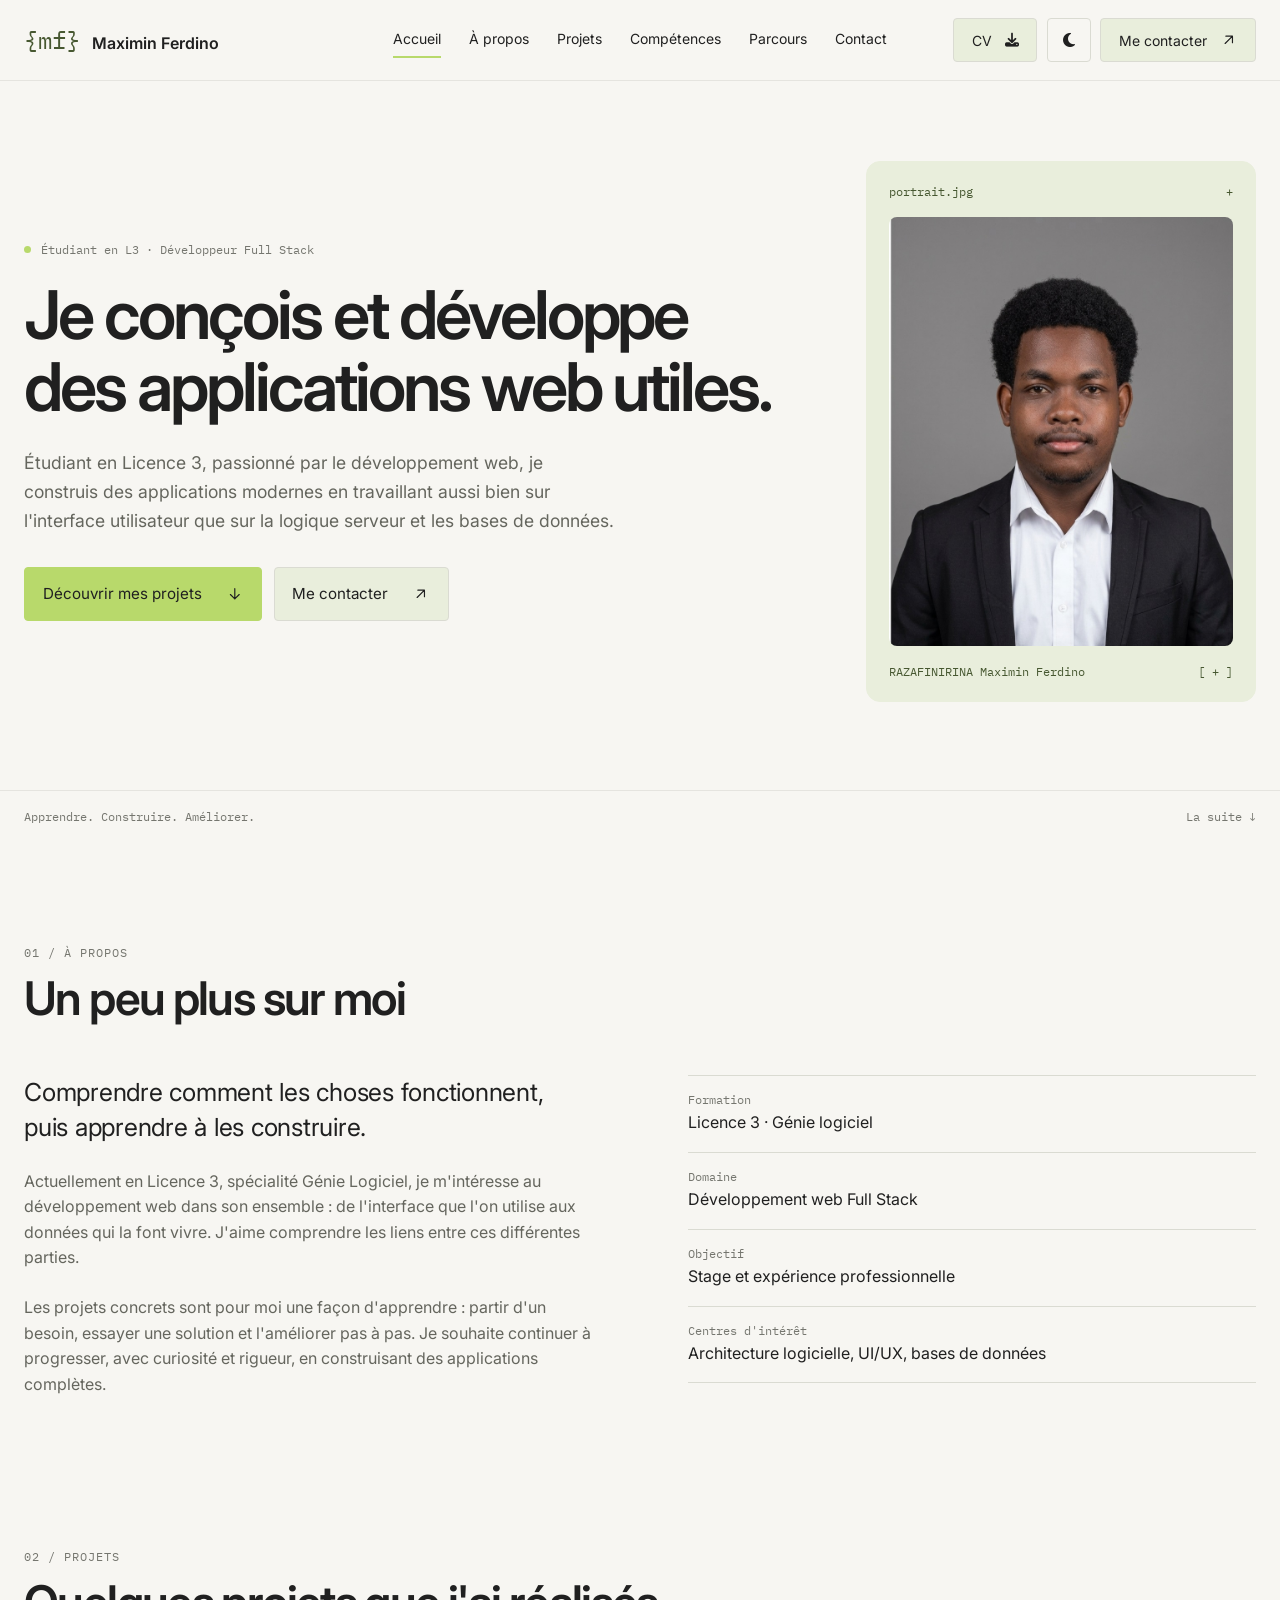
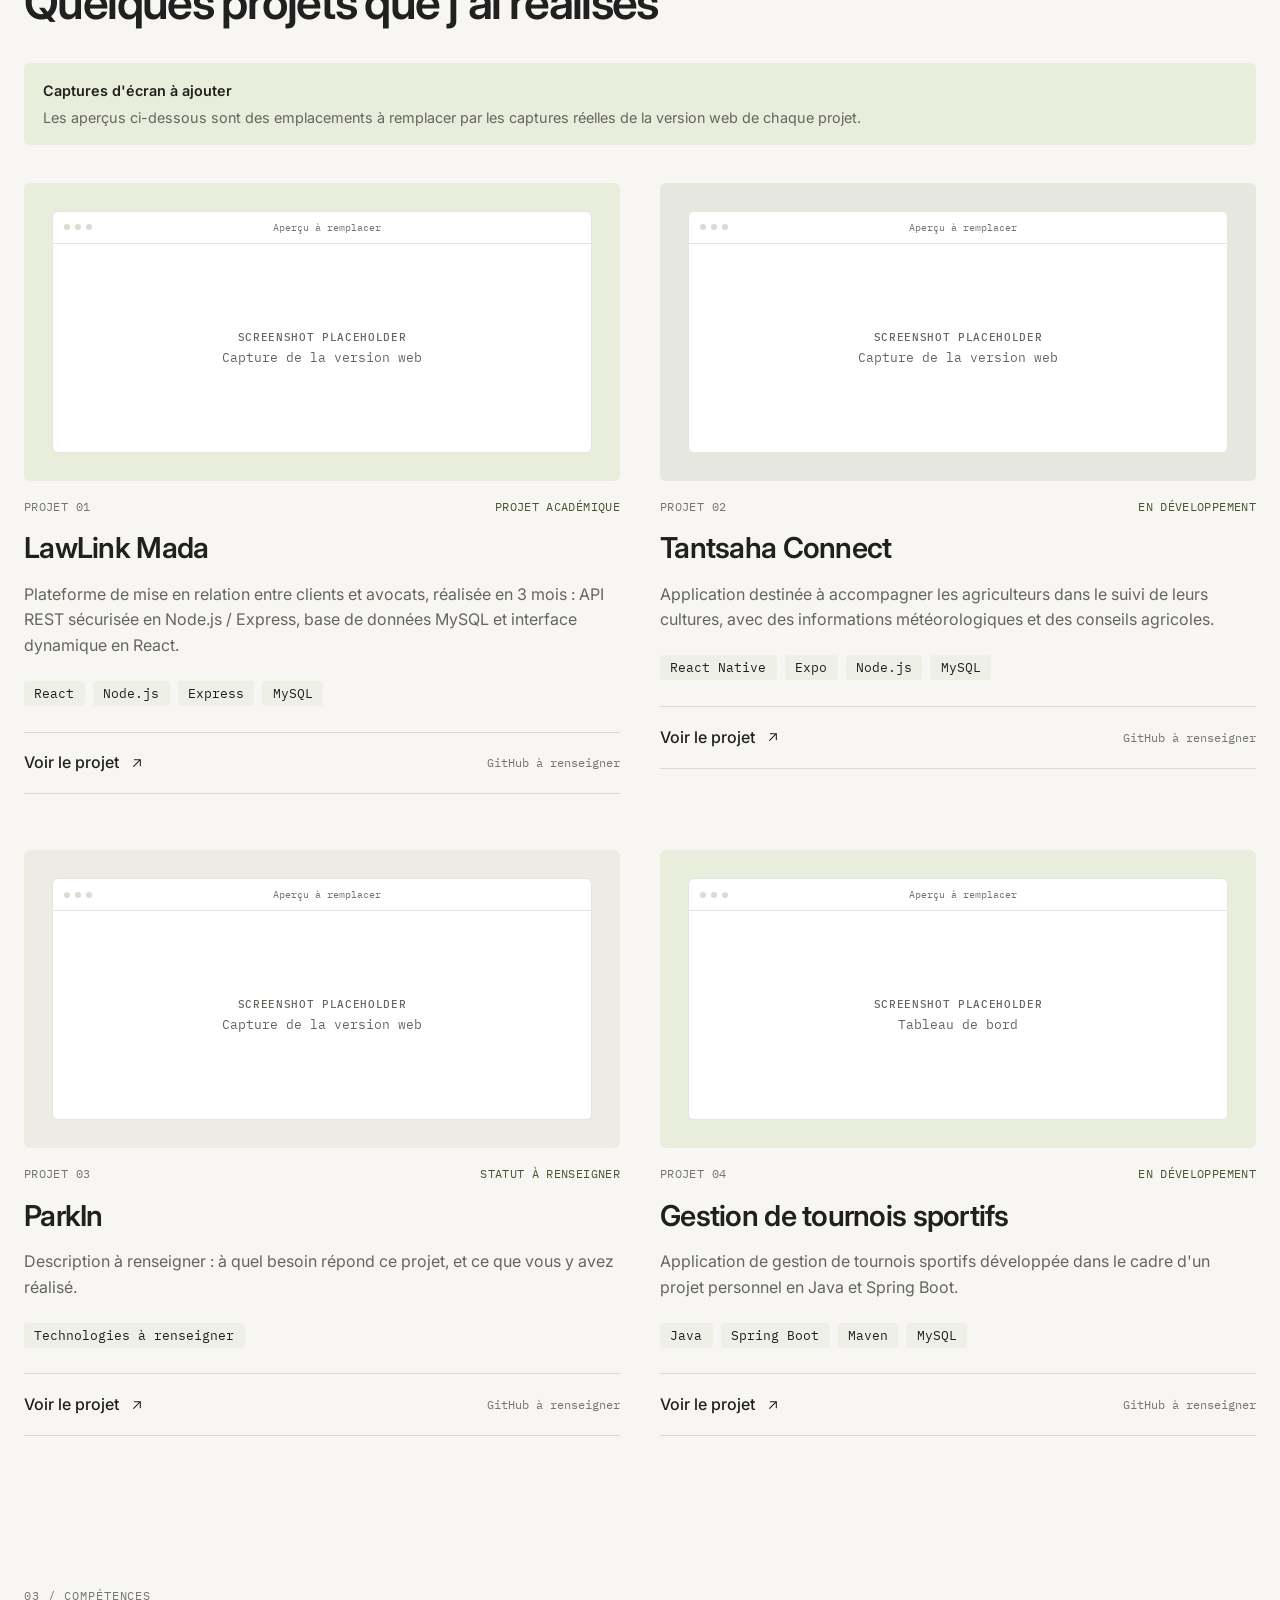
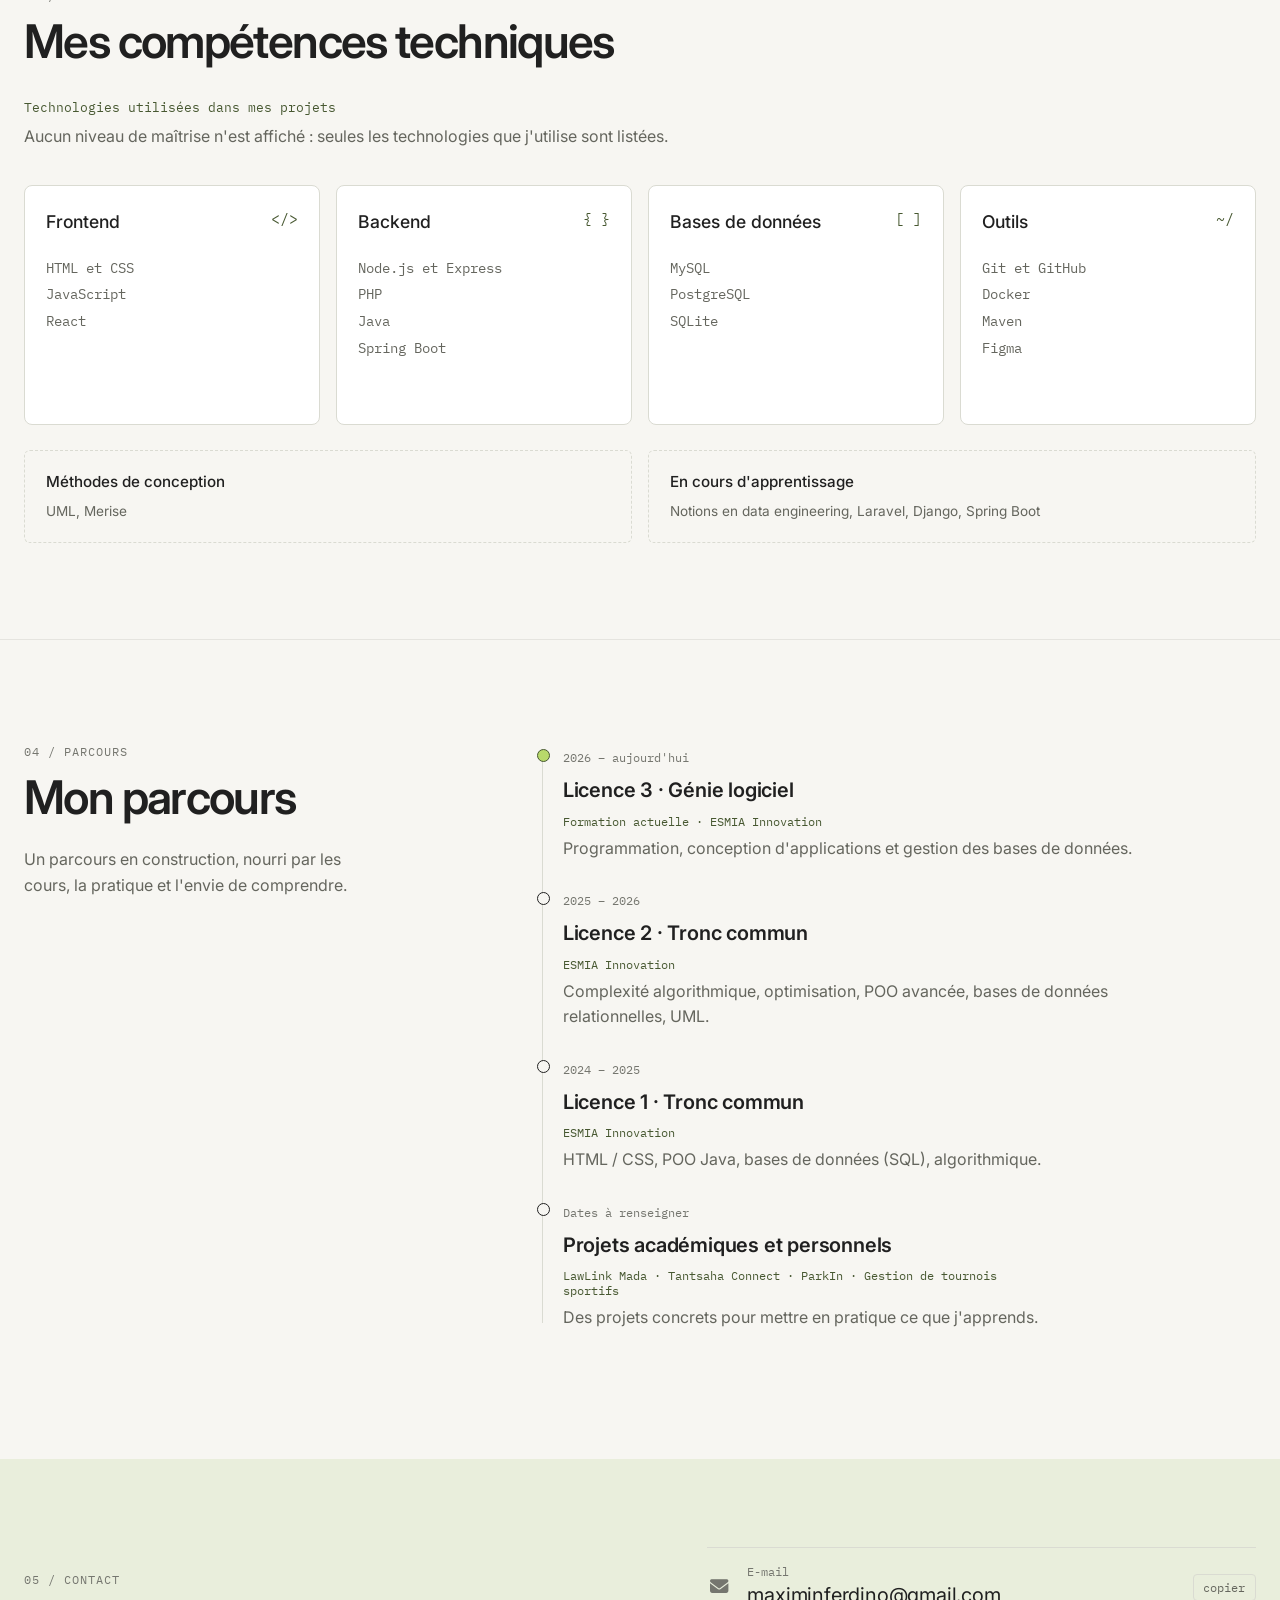
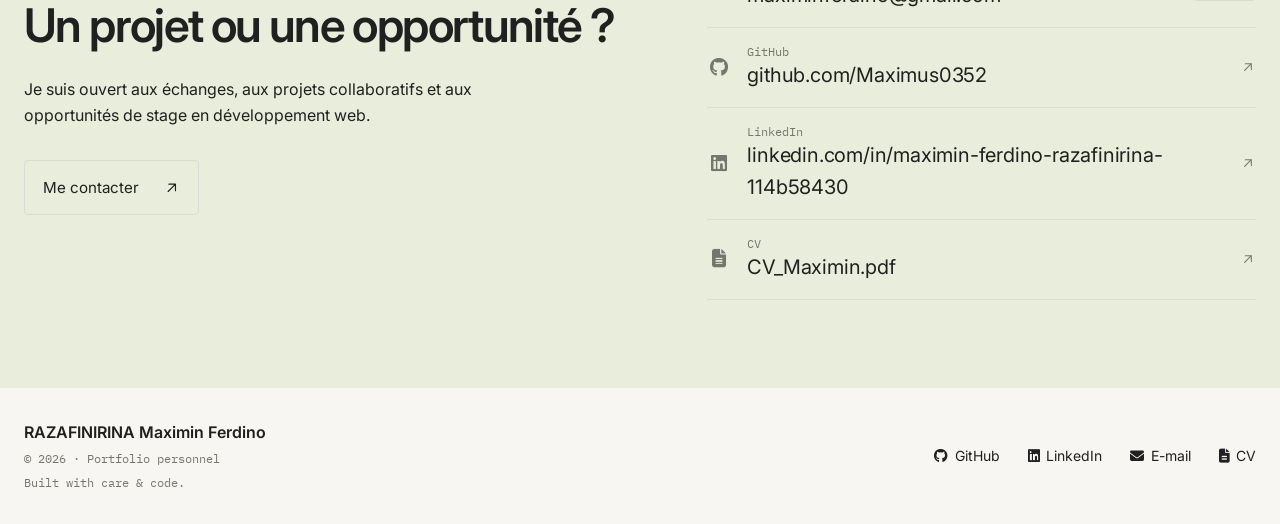
==== commit 1d9400bb: "Mise à jour du portfolio" ====
--- a/index.html
+++ b/index.html
@@ -3,35 +3,65 @@
 <head>
   <meta charset="utf-8">
   <meta name="viewport" content="width=device-width, initial-scale=1">
-  <title>Portfolio Développeur Full Stack</title>
+  <title>Maximin Ferdino · Développeur Full Stack junior</title>
+
+  <!-- Applique le thème enregistré avant l'affichage de la page (évite un clignotement) -->
+  <script>
+    (function () {
+      var theme = null;
+      try { theme = localStorage.getItem("theme"); } catch (e) {}
+      if (theme !== "light" && theme !== "dark") {
+        theme = window.matchMedia("(prefers-color-scheme: light)").matches ? "light" : "dark";
+      }
+      document.documentElement.setAttribute("data-theme", theme);
+    })();
+  </script>
+
   <link rel="preconnect" href="https://fonts.googleapis.com">
   <link rel="preconnect" href="https://fonts.gstatic.com" crossorigin>
-  <link href="https://fonts.googleapis.com/css2?family=IBM+Plex+Sans:wght@400;500;600&family=JetBrains+Mono:wght@400;500;600&display=swap" rel="stylesheet">
+  <link href="https://fonts.googleapis.com/css2?family=Inter:wght@400;500;600&family=IBM+Plex+Mono:wght@400;500&display=swap" rel="stylesheet">
   <link rel="stylesheet" href="https://cdnjs.cloudflare.com/ajax/libs/font-awesome/6.7.2/css/all.min.css" crossorigin="anonymous" referrerpolicy="no-referrer">
   <link rel="stylesheet" href="css/style.css">
 </head>
 <body>
 
+  <!-- Flèches réutilisées dans la page (ne pas modifier) -->
+  <svg width="0" height="0" style="position:absolute" aria-hidden="true">
+    <symbol id="i-haut-droite" viewBox="0 0 24 24"><path d="M7 17L17 7M8 7h9v9"/></symbol>
+    <symbol id="i-bas" viewBox="0 0 24 24"><path d="M12 5v14M6 13l6 6 6-6"/></symbol>
+  </svg>
+
   <!-- ============ NAVIGATION ============ -->
   <header class="nav">
     <div class="conteneur">
-      <!-- À MODIFIER : votre nom -->
-      <a class="logo" href="#accueil"><span>&lt;/&gt;</span>RAZAFINIRINA Maximin Ferdino</a>
-
-      <button class="burger" id="burger" type="button" aria-label="Ouvrir le menu">
-        <i class="fa-solid fa-bars" aria-hidden="true"></i>
-      </button>
-
-      <nav class="menu" id="menu">
+      <a class="logo" href="#accueil"><span>{mf}</span>Maximin Ferdino</a>
+
+      <nav class="menu" id="menu" aria-label="Navigation principale">
         <a href="#accueil">Accueil</a>
         <a href="#a-propos">À propos</a>
+        <a href="#projets">Projets</a>
         <a href="#competences">Compétences</a>
-        <a href="#projets">Projets</a>
         <a href="#parcours">Parcours</a>
         <a href="#contact">Contact</a>
-        <!-- À MODIFIER : mettez ici le fichier PDF de votre CV (ex. cv.pdf) -->
-        <a class="bouton" href="docs/CV_Maximin.pdf" target="_blank">Télécharger mon CV</a>
+        <!-- Version mobile du bouton CV -->
+        <a class="bouton bouton-cv" href="docs/CV_Maximin.pdf" target="_blank">Télécharger mon CV <i class="fa-solid fa-download" aria-hidden="true"></i></a>
       </nav>
+
+      <div class="nav-actions">
+        <a class="bouton bouton-cv" href="docs/CV_Maximin.pdf" target="_blank" title="Télécharger mon CV" aria-label="Télécharger mon CV">CV <i class="fa-solid fa-download" aria-hidden="true"></i></a>
+
+        <!-- Bouton mode sombre / mode clair -->
+        <button class="bouton-icone" id="theme" type="button" aria-label="Changer de thème" title="Changer de thème">
+          <i class="fa-solid fa-sun icone-soleil" aria-hidden="true"></i>
+          <i class="fa-solid fa-moon icone-lune" aria-hidden="true"></i>
+        </button>
+
+        <a class="bouton bouton-contact" href="#contact">Me contacter <svg class="fleche" aria-hidden="true"><use href="#i-haut-droite"/></svg></a>
+
+        <button class="bouton-icone burger" id="burger" type="button" aria-label="Ouvrir le menu" aria-expanded="false">
+          <i class="fa-solid fa-bars" aria-hidden="true"></i>
+        </button>
+      </div>
     </div>
   </header>
 
@@ -40,242 +70,270 @@
     <!-- ============ ACCUEIL ============ -->
     <section class="conteneur hero" id="accueil">
       <div>
-        <p class="sur-titre">L3 INFORMATIQUE / GÉNIE LOGICIEL</p>
-        <h1>Je transforme des idées en <em>applications</em> fonctionnelles.</h1>
-        <p class="hero-texte">Développeur Full Stack junior, je conçois et développe des applications web en explorant le frontend, le backend et les bases de données. J'apprends en construisant des projets concrets et en approfondissant mes compétences en ingénierie logicielle.</p>
+        <p class="sur-titre">Étudiant en L3 · Développeur Full Stack</p>
+        <h1>Je conçois et développe des applications web utiles.</h1>
+        <p class="hero-texte">Étudiant en Licence 3, passionné par le développement web, je construis des applications modernes en travaillant aussi bien sur l'interface utilisateur que sur la logique serveur et les bases de données.</p>
         <div class="hero-boutons">
-          <a class="bouton bouton-principal" href="#projets">Voir mes projets</a>
-          <a class="bouton" href="#contact">Me contacter</a>
-        </div>
-        <p class="hero-stack">JavaScript · React · Node.js · Java · Spring Boot</p>
-      </div>
-
-      <div>
-        <div class="photo">
-          <div class="photo-barre"><span>developer.profile</span><span>images/photo.jpg</span></div>
-          <div class="photo-vide">
-            <img src="images/Photo.jpeg" alt="Photo Maximin">
-          </div>
-        </div>
-
-        <div class="code" aria-hidden="true">
-          <div class="code-titre">profile.js</div>
-<pre>const dev = {
-  role: <span class="texte">"Full Stack junior"</span>,
-  formation: <span class="texte">"L3 Génie Logiciel"</span>,
-  interets: [<span class="texte">"architecture"</span>, <span class="texte">"UI/UX"</span>, <span class="texte">"BDD"</span>],
-  stack: [<span class="texte">"React"</span>, <span class="texte">"Node.js"</span>, <span class="texte">"Spring Boot"</span>],
-  cherche: <span class="texte">"stage"</span>,
-};</pre>
-        </div>
-      </div>
-    </section>
+          <a class="bouton bouton-principal" href="#projets">Découvrir mes projets <svg class="fleche" aria-hidden="true"><use href="#i-bas"/></svg></a>
+          <a class="bouton" href="#contact">Me contacter <svg class="fleche" aria-hidden="true"><use href="#i-haut-droite"/></svg></a>
+        </div>
+      </div>
+
+      <!-- Pour changer la photo, remplacez images/Photo.jpeg -->
+      <div class="photo-carte">
+        <div class="photo-ligne"><span>portrait.jpg</span><span>+</span></div>
+        <div class="photo-cadre">
+          <img src="images/Photo.jpeg" alt="Portrait de Maximin Ferdino">
+        </div>
+        <div class="photo-ligne"><span>RAZAFINIRINA Maximin Ferdino</span><span>[ + ]</span></div>
+      </div>
+    </section>
+
+    <div class="bande">
+      <div class="conteneur">
+        <span>Apprendre. Construire. Améliorer.</span>
+        <a href="#a-propos">La suite ↓</a>
+      </div>
+    </div>
 
     <!-- ============ À PROPOS ============ -->
-    <section class="section" id="a-propos">
-      <div class="conteneur">
-        <h2 class="section-titre"><span>//</span>À propos</h2>
-        <p class="question">Qui se trouve derrière le code ?</p>
-
-        <div class="apropos">
-          <p class="apropos-texte">Actuellement étudiant en L3 Informatique, spécialité Génie Logiciel, je développe mes compétences en programmation, conception d'applications et gestion des bases de données. Mes projets académiques et personnels me permettent de mettre en pratique mes connaissances et de progresser dans le développement de solutions logicielles.</p>
-
-          <div class="infos">
-            <div class="infos-titre">about.config</div>
-            <dl>
-              <div><dt>formation</dt><dd>L3 Informatique</dd></div>
-              <div><dt>specialite</dt><dd>Génie logiciel</dd></div>
-              <div><dt>domaine</dt><dd>Full Stack Development</dd></div>
-              <div><dt>interets</dt><dd>Architecture logicielle, UI/UX, bases de données</dd></div>
-              <div><dt>objectif</dt><dd>Stage et expérience professionnelle</dd></div>
-            </dl>
-          </div>
-        </div>
+    <section class="conteneur section" id="a-propos">
+      <p class="etiquette-section">01 / À propos</p>
+      <h2 class="section-titre">Un peu plus sur moi</h2>
+
+      <div class="apropos">
+        <div>
+          <p class="apropos-lead">Comprendre comment les choses fonctionnent, puis apprendre à les construire.</p>
+          <p class="apropos-texte">Actuellement en Licence 3, spécialité Génie Logiciel, je m'intéresse au développement web dans son ensemble : de l'interface que l'on utilise aux données qui la font vivre. J'aime comprendre les liens entre ces différentes parties.</p>
+          <p class="apropos-texte">Les projets concrets sont pour moi une façon d'apprendre : partir d'un besoin, essayer une solution et l'améliorer pas à pas. Je souhaite continuer à progresser, avec curiosité et rigueur, en construisant des applications complètes.</p>
+        </div>
+
+        <dl class="infos">
+          <div><dt>Formation</dt><dd>Licence 3 · Génie logiciel</dd></div>
+          <div><dt>Domaine</dt><dd>Développement web Full Stack</dd></div>
+          <div><dt>Objectif</dt><dd>Stage et expérience professionnelle</dd></div>
+          <div><dt>Centres d'intérêt</dt><dd>Architecture logicielle, UI/UX, bases de données</dd></div>
+        </dl>
+      </div>
+    </section>
+
+    <!-- ============ PROJETS ============
+         Pour ajouter une vraie capture d'écran, remplacez le bloc
+         <div class="fenetre-corps">...</div> par :
+         <div class="fenetre-corps"><img src="images/nom-du-fichier.png" alt="Description"></div>
+         Pour ajouter un lien GitHub, remplacez le texte "GitHub à renseigner"
+         par : <a href="https://github.com/..." target="_blank" rel="noopener">GitHub ↗</a> -->
+    <section class="conteneur section" id="projets">
+      <p class="etiquette-section">02 / Projets</p>
+      <h2 class="section-titre">Quelques projets que j'ai réalisés</h2>
+
+      <p class="note">
+        <strong>Captures d'écran à ajouter</strong>
+        Les aperçus ci-dessous sont des emplacements à remplacer par les captures réelles de la version web de chaque projet.
+      </p>
+
+      <div class="projets">
+
+        <article class="projet">
+          <div class="tuile">
+            <div class="fenetre">
+              <div class="fenetre-barre"><i></i><i></i><i></i><span>Aperçu à remplacer</span></div>
+              <div class="fenetre-corps"><strong>Screenshot placeholder</strong>Capture de la version web</div>
+            </div>
+          </div>
+          <div class="projet-meta"><span>Projet 01</span><span>Projet académique</span></div>
+          <h3>LawLink Mada</h3>
+          <p class="projet-texte">Plateforme de mise en relation entre clients et avocats, réalisée en 3 mois : API REST sécurisée en Node.js / Express, base de données MySQL et interface dynamique en React.</p>
+          <div class="etiquettes">
+            <span class="etiquette">React</span><span class="etiquette">Node.js</span><span class="etiquette">Express</span><span class="etiquette">MySQL</span>
+          </div>
+          <div class="projet-pied">
+            <a href="projet.html#lawlink-mada">Voir le projet <svg class="fleche" aria-hidden="true"><use href="#i-haut-droite"/></svg></a>
+            <span class="mono">GitHub à renseigner</span>
+          </div>
+        </article>
+
+        <article class="projet">
+          <div class="tuile">
+            <div class="fenetre">
+              <div class="fenetre-barre"><i></i><i></i><i></i><span>Aperçu à remplacer</span></div>
+              <div class="fenetre-corps"><strong>Screenshot placeholder</strong>Capture de la version web</div>
+            </div>
+          </div>
+          <div class="projet-meta"><span>Projet 02</span><span>En développement</span></div>
+          <h3>Tantsaha Connect</h3>
+          <p class="projet-texte">Application destinée à accompagner les agriculteurs dans le suivi de leurs cultures, avec des informations météorologiques et des conseils agricoles.</p>
+          <div class="etiquettes">
+            <span class="etiquette">React Native</span><span class="etiquette">Expo</span><span class="etiquette">Node.js</span><span class="etiquette">MySQL</span>
+          </div>
+          <div class="projet-pied">
+            <a href="projet.html#tantsaha-connect">Voir le projet <svg class="fleche" aria-hidden="true"><use href="#i-haut-droite"/></svg></a>
+            <span class="mono">GitHub à renseigner</span>
+          </div>
+        </article>
+
+        <article class="projet">
+          <div class="tuile">
+            <div class="fenetre">
+              <div class="fenetre-barre"><i></i><i></i><i></i><span>Aperçu à remplacer</span></div>
+              <div class="fenetre-corps"><strong>Screenshot placeholder</strong>Capture de la version web</div>
+            </div>
+          </div>
+          <div class="projet-meta"><span>Projet 03</span><span>Statut à renseigner</span></div>
+          <h3>ParkIn</h3>
+          <p class="projet-texte">Description à renseigner : à quel besoin répond ce projet, et ce que vous y avez réalisé.</p>
+          <div class="etiquettes">
+            <span class="etiquette">Technologies à renseigner</span>
+          </div>
+          <div class="projet-pied">
+            <a href="projet.html#parkin">Voir le projet <svg class="fleche" aria-hidden="true"><use href="#i-haut-droite"/></svg></a>
+            <span class="mono">GitHub à renseigner</span>
+          </div>
+        </article>
+
+        <article class="projet">
+          <div class="tuile">
+            <div class="fenetre">
+              <div class="fenetre-barre"><i></i><i></i><i></i><span>Aperçu à remplacer</span></div>
+              <div class="fenetre-corps"><strong>Screenshot placeholder</strong>Tableau de bord</div>
+            </div>
+          </div>
+          <div class="projet-meta"><span>Projet 04</span><span>En développement</span></div>
+          <h3>Gestion de tournois sportifs</h3>
+          <p class="projet-texte">Application de gestion de tournois sportifs développée dans le cadre d'un projet personnel en Java et Spring Boot.</p>
+          <div class="etiquettes">
+            <span class="etiquette">Java</span><span class="etiquette">Spring Boot</span><span class="etiquette">Maven</span><span class="etiquette">MySQL</span>
+          </div>
+          <div class="projet-pied">
+            <a href="projet.html#gestion-tournois">Voir le projet <svg class="fleche" aria-hidden="true"><use href="#i-haut-droite"/></svg></a>
+            <span class="mono">GitHub à renseigner</span>
+          </div>
+        </article>
+
       </div>
     </section>
 
     <!-- ============ COMPÉTENCES ============ -->
-    <section class="section" id="competences">
-      <div class="conteneur">
-        <h2 class="section-titre"><span>//</span>Tech stack</h2>
-        <p class="section-intro">Les technologies que j'utilise dans mes projets.</p>
-
-        <div class="pile">
-          <div class="pile-groupe">
-            <h3>Frontend</h3>
-            <p class="dossier">frontend/</p>
-            <ul><li>HTML</li><li>CSS</li><li>JavaScript</li><li>React</li></ul>
-          </div>
-          <div class="pile-groupe">
-            <h3>Backend</h3>
-            <p class="dossier">backend/</p>
-            <ul><li>Node.js</li><li>PHP</li><li>Java</li><li>Spring Boot</li></ul>
-          </div>
-          <div class="pile-groupe">
-            <h3>Bases de données</h3>
-            <p class="dossier">databases/</p>
-            <ul><li>MySQL</li><li>PostgreSQL</li><li>SQLite</li></ul>
-          </div>
-          <div class="pile-groupe">
-            <h3>Outils et environnement</h3>
-            <p class="dossier">tooling/</p>
-            <ul><li>Git</li><li>GitHub</li><li>Docker</li><li>Maven</li><li>Figma</li></ul>
-          </div>
-        </div>
-      </div>
-    </section>
-
-
-    <section class="section" id="projets">
-      <div class="conteneur">
-        <h2 class="section-titre"><span>//</span>Projets sélectionnés</h2>
-        <p class="section-intro">Des projets concrets pour expérimenter, construire et progresser.</p>
-
-        <!-- Projet 1 -->
-        <article class="projet">
-          <div>
-            <div class="projet-entete">
-              <span class="numero">PROJECT_01</span>
-              <span class="statut">En développement</span>
-            </div>
-            <h3>Tantsaha Connect</h3>
-            <p class="projet-texte">Application destinée à accompagner les agriculteurs dans le suivi de leurs cultures, avec des informations météorologiques et des conseils agricoles.</p>
-            <div class="etiquettes">
-              <span class="etiquette">React Native</span><span class="etiquette">Expo</span><span class="etiquette">Node.js</span><span class="etiquette">MySQL</span>
-            </div>
-            <div class="projet-liens">
-              <a class="bouton" href="projet.html#tantsaha-connect">Voir les détails →</a>
-              <a class="lien" href="#">Voir le code</a>
-            </div>
-          </div>
-          <div class="captures">
-            <div class="capture"><strong>Screenshot placeholder</strong>Capture de la version web</div>
-          </div>
-        </article>
-
-        <!-- Projet 2 -->
-        <article class="projet">
-          <div>
-            <div class="projet-entete">
-              <span class="numero">PROJECT_02</span>
-              <span class="statut">En développement</span>
-            </div>
-            <h3>Gestion de tournois sportifs</h3>
-            <p class="projet-texte">Application de gestion de tournois sportifs développée dans le cadre d'un projet personnel en Java et Spring Boot.</p>
-            <div class="etiquettes">
-              <span class="etiquette">Java</span><span class="etiquette">Spring Boot</span><span class="etiquette">Maven</span><span class="etiquette">MySQL</span>
-            </div>
-            <div class="projet-liens">
-              <a class="bouton" href="projet.html#gestion-tournois">Voir les détails →</a>
-              <a class="lien" href="#">Voir le code</a>
-            </div>
-          </div>
-          <div class="captures">
-            <div class="capture"><strong>Screenshot placeholder</strong>Tableau de bord</div>
-            <div class="captures-petites">
-              <div class="capture"><strong>Screenshot placeholder</strong>Équipes</div>
-              <div class="capture"><strong>Screenshot placeholder</strong>Tournois</div>
-              <div class="capture"><strong>Screenshot placeholder</strong>Matchs</div>
-            </div>
-          </div>
-        </article>
-
-        <!-- Projet 3 -->
-        <article class="projet">
-          <div>
-            <div class="projet-entete">
-              <span class="numero">PROJECT_03</span>
-              <span class="statut">Projet académique</span>
-            </div>
-            <h3>Pipeline de données e-commerce</h3>
-            <p class="projet-texte">Projet de traitement de données utilisant une architecture en couches Bronze, Silver et Gold.</p>
-            <div class="etiquettes">
-              <span class="etiquette">Python</span><span class="etiquette">PostgreSQL</span><span class="etiquette">SQL</span><span class="etiquette">Docker</span>
-            </div>
-            <div class="projet-liens">
-              <a class="bouton" href="projet.html#pipeline-ecommerce">Voir les détails →</a>
-              <a class="lien" href="#">Voir le code</a>
-            </div>
-          </div>
-          <div class="captures">
-            <div class="capture"><strong>Screenshot placeholder</strong>Résultats SQL ou exécution du pipeline</div>
-          </div>
-        </article>
-      </div>
-    </section>
-
-    <section class="section" id="parcours">
-      <div class="conteneur">
-        <h2 class="section-titre"><span>//</span>Parcours</h2>
-        <p class="section-intro">Formation, projets et expériences. Les dates et les établissements sont à renseigner.</p>
+    <section class="conteneur section" id="competences">
+      <p class="etiquette-section">03 / Compétences</p>
+      <h2 class="section-titre">Mes compétences techniques</h2>
+
+      <p class="intro-competences">Technologies utilisées dans mes projets</p>
+      <p class="texte-intro">Aucun niveau de maîtrise n'est affiché : seules les technologies que j'utilise sont listées.</p>
+
+      <div class="pile">
+        <div class="pile-groupe">
+          <h3>Frontend <span>&lt;/&gt;</span></h3>
+          <ul><li>HTML et CSS</li><li>JavaScript</li><li>React</li></ul>
+        </div>
+        <div class="pile-groupe">
+          <h3>Backend <span>{ }</span></h3>
+          <ul><li>Node.js et Express</li><li>PHP</li><li>Java</li><li>Spring Boot</li></ul>
+        </div>
+        <div class="pile-groupe">
+          <h3>Bases de données <span>[ ]</span></h3>
+          <ul><li>MySQL</li><li>PostgreSQL</li><li>SQLite</li></ul>
+        </div>
+        <div class="pile-groupe">
+          <h3>Outils <span>~/</span></h3>
+          <ul><li>Git et GitHub</li><li>Docker</li><li>Maven</li><li>Figma</li></ul>
+        </div>
+      </div>
+
+      <div class="pile-bas">
+        <div class="pile-vide">
+          <h3>Méthodes de conception</h3>
+          <p>UML, Merise</p>
+        </div>
+        <div class="pile-vide">
+          <h3>En cours d'apprentissage</h3>
+          <p>Notions en data engineering, Laravel, Django, Spring Boot</p>
+        </div>
+      </div>
+    </section>
+
+    <!-- ============ PARCOURS ============
+         Pour ajouter une étape, copiez un bloc <li>...</li>.
+         La classe "en-cours" marque l'étape actuelle. -->
+    <section class="section parcours-section" id="parcours">
+      <div class="conteneur parcours-grille">
+        <div>
+          <p class="etiquette-section">04 / Parcours</p>
+          <h2 class="section-titre">Mon parcours</h2>
+          <p class="parcours-intro">Un parcours en construction, nourri par les cours, la pratique et l'envie de comprendre.</p>
+        </div>
 
         <ul class="parcours">
           <li class="en-cours">
-            <span class="type">FORMATION</span>
-            <h3>Licence 3 Informatique, spécialité Génie Logiciel</h3>
-            <span class="date">ESMIA Innovation | 2026 à aujourd'hui</span>
+            <span class="date">2026 – aujourd'hui</span>
+            <h3>Licence 3 · Génie logiciel</h3>
+            <p class="detail">Formation actuelle · ESMIA Innovation</p>
             <p>Programmation, conception d'applications et gestion des bases de données.</p>
           </li>
           <li>
-            <span class="type">PROJET_PERSO</span>
-            <h3>Gestion de tournois sportifs</h3>
+            <span class="date">2025 – 2026</span>
+            <h3>Licence 2 · Tronc commun</h3>
+            <p class="detail">ESMIA Innovation</p>
+            <p>Complexité algorithmique, optimisation, POO avancée, bases de données relationnelles, UML.</p>
+          </li>
+          <li>
+            <span class="date">2024 – 2025</span>
+            <h3>Licence 1 · Tronc commun</h3>
+            <p class="detail">ESMIA Innovation</p>
+            <p>HTML / CSS, POO Java, bases de données (SQL), algorithmique.</p>
+          </li>
+          <li>
             <span class="date">Dates à renseigner</span>
-            <p>Java, Spring Boot, Maven, MySQL.</p>
-          </li>
-          <li>
-            <span class="type">PROJET</span>
-            <h3>Tantsaha Connect</h3>
-            <span class="date">Dates à renseigner</span>
-            <p>React Native, Expo, Node.js, MySQL.</p>
-          </li>
-          <li>
-            <span class="type">PROJET</span>
-            <h3>Pipeline de données e-commerce</h3>
-            <span class="date">Dates à renseigner</span>
-            <p>Python, PostgreSQL, SQL, Docker.</p>
-          </li>
-          <li class="reserve">
-            <span class="type">PROJET_ACADEMIQUE</span>
-            <h3>Emplacement réservé</h3>
-            <span class="date">Date à renseigner</span>
-            <p>Ajoutez ici un projet réalisé dans le cadre de votre formation.</p>
-          </li>
-          <li class="reserve">
-            <span class="type">EXPERIENCE_PRO</span>
-            <h3>Emplacement réservé</h3>
-            <span class="date">Date à renseigner</span>
-            <p>Ajoutez ici un stage ou une mission lorsque ce sera le cas.</p>
+            <h3>Projets académiques et personnels</h3>
+            <p class="detail">LawLink Mada · Tantsaha Connect · ParkIn · Gestion de tournois sportifs</p>
+            <p>Des projets concrets pour mettre en pratique ce que j'apprends.</p>
           </li>
         </ul>
       </div>
     </section>
 
     <!-- ============ CONTACT ============ -->
-    <section class="section" id="contact">
-      <div class="conteneur contact">
+    <section class="contact" id="contact">
+      <div class="conteneur contact-grille">
         <div>
-          <h2>Construisons quelque chose d'utile.</h2>
-          <p>Je suis ouvert aux opportunités de stage et aux échanges autour du développement logiciel. Vous pouvez me contacter pour discuter d'un projet ou d'une opportunité.</p>
-          <a class="bouton bouton-principal" href="mailto:maximinferdino@gmail.com">Me contacter</a>
+          <p class="etiquette-section">05 / Contact</p>
+          <h2 class="section-titre">Un projet ou une opportunité ?</h2>
+          <p>Je suis ouvert aux échanges, aux projets collaboratifs et aux opportunités de stage en développement web.</p>
+          <a class="bouton" href="mailto:maximinferdino@gmail.com">Me contacter <svg class="fleche" aria-hidden="true"><use href="#i-haut-droite"/></svg></a>
         </div>
 
         <ul class="liens">
           <li>
-            <i class="fa-solid fa-envelope icone" aria-hidden="true"></i>
-            <a id="email" href="mailto:maximinferdino@gmail.com">maximinferdino@gmail.com</a>
+            <i class="fa-solid fa-envelope icone-lien" aria-hidden="true"></i>
+            <div class="corps">
+              <span class="etiquette-lien">E-mail</span>
+              <a id="email" href="mailto:maximinferdino@gmail.com">maximinferdino@gmail.com</a>
+            </div>
             <button id="copier-email" type="button">copier</button>
           </li>
           <li>
-            <i class="fa-brands fa-github icone" aria-hidden="true"></i>
-            <a href="https://github.com/Maximus0352" target="_blank" rel="noopener">github.com/Maximus0352</a>
-          </li>
-          <li>
-            <i class="fa-brands fa-linkedin icone" aria-hidden="true"></i>
-            <a href="https://www.linkedin.com/in/maximin-ferdino-razafinirina-114b58430" target="_blank" rel="noopener">https://www.linkedin.com/in/maximin-ferdino-razafinirina-114b58430</a>
-          </li>
-          <li>
-            <i class="fa-solid fa-file-lines icone" aria-hidden="true"></i>
-            <a href="docs/CV_Maximin.pdf" target="_blank">cv.pdf</a>
+            <i class="fa-brands fa-github icone-lien" aria-hidden="true"></i>
+            <div class="corps">
+              <span class="etiquette-lien">GitHub</span>
+              <a href="https://github.com/Maximus0352" target="_blank" rel="noopener">github.com/Maximus0352</a>
+            </div>
+            <svg class="fleche" aria-hidden="true"><use href="#i-haut-droite"/></svg>
+          </li>
+          <li>
+            <i class="fa-brands fa-linkedin icone-lien" aria-hidden="true"></i>
+            <div class="corps">
+              <span class="etiquette-lien">LinkedIn</span>
+              <a href="https://www.linkedin.com/in/maximin-ferdino-razafinirina-114b58430" target="_blank" rel="noopener">linkedin.com/in/maximin-ferdino-razafinirina-114b58430</a>
+            </div>
+            <svg class="fleche" aria-hidden="true"><use href="#i-haut-droite"/></svg>
+          </li>
+          <li>
+            <i class="fa-solid fa-file-lines icone-lien" aria-hidden="true"></i>
+            <div class="corps">
+              <span class="etiquette-lien">CV</span>
+              <a href="docs/CV_Maximin.pdf" target="_blank">CV_Maximin.pdf</a>
+            </div>
+            <svg class="fleche" aria-hidden="true"><use href="#i-haut-droite"/></svg>
           </li>
         </ul>
       </div>
@@ -286,14 +344,17 @@
   <!-- ============ PIED DE PAGE ============ -->
   <footer class="pied">
     <div class="conteneur">
-      <span>R.Maximin Ferdino · © <span id="annee"></span></span>
-      <nav>
-        <a href="https://github.com/Maximus0352" target="_blank" rel="noopener"><i class="fa-brands fa-github icone" aria-hidden="true"></i>GitHub</a>
-        <a href="https://www.linkedin.com/in/maximin-ferdino-razafinirina-114b58430" target="_blank" rel="noopener"><i class="fa-brands fa-linkedin icone" aria-hidden="true"></i>LinkedIn</a>
-        <a href="mailto:maximinferdino@gmail.com"><i class="fa-solid fa-envelope icone" aria-hidden="true"></i>E-mail</a>
-        <a href="docs/CV_Maximin.pdf" target="_blank"><i class="fa-solid fa-file-lines icone" aria-hidden="true"></i>CV</a>
+      <div>
+        <strong>RAZAFINIRINA Maximin Ferdino</strong>
+        <span class="mono">© <span id="annee"></span> · Portfolio personnel</span>
+        <span class="mono">Built with care &amp; code.</span>
+      </div>
+      <nav aria-label="Liens professionnels">
+        <a href="https://github.com/Maximus0352" target="_blank" rel="noopener"><i class="fa-brands fa-github" aria-hidden="true"></i>GitHub</a>
+        <a href="https://www.linkedin.com/in/maximin-ferdino-razafinirina-114b58430" target="_blank" rel="noopener"><i class="fa-brands fa-linkedin" aria-hidden="true"></i>LinkedIn</a>
+        <a href="mailto:maximinferdino@gmail.com"><i class="fa-solid fa-envelope" aria-hidden="true"></i>E-mail</a>
+        <a href="docs/CV_Maximin.pdf" target="_blank"><i class="fa-solid fa-file-lines" aria-hidden="true"></i>CV</a>
       </nav>
-      <span>Built with care &amp; code.</span>
     </div>
   </footer>
 
--- a/css/style.css
+++ b/css/style.css
@@ -1,21 +1,55 @@
+/* =====================================================
+   STYLE DU PORTFOLIO
+   Mode sombre (par défaut) et mode clair.
+   Les couleurs se changent uniquement dans les deux
+   blocs de variables juste en dessous.
+   ===================================================== */
+
+/* ---------- Couleurs : mode sombre ---------- */
+
 :root {
-  --fond: #f3f5f8;
+  --fond: #0f1115;
+  --panneau: #171a20;
+  --carte: #1a1d24;
+  --fenetre: #12151a;
+  --bordure: #2a2f3a;
+  --bordure-douce: #20242c;
+  --texte: #f5f7fa;
+  --texte-2: #aeb4bd;
+  --texte-3: #8a8f98;
+  --accent: #b8d96b;
+  --accent-texte: #b8d96b;
+  --sur-accent: #0f1115;
+  --etiquette: #1a1d24;
+  --tuile-1: #1a1d24;
+  --tuile-2: #1a1d24;
+  --tuile-3: #1a1d24;
+
+  --police: "Inter", system-ui, sans-serif;
+  --police-code: "IBM Plex Mono", ui-monospace, Consolas, monospace;
+  color-scheme: dark;
+}
+
+/* ---------- Couleurs : mode clair ---------- */
+
+:root[data-theme="light"] {
+  --fond: #f7f6f2;
+  --panneau: #e9eedc;
   --carte: #ffffff;
-  --carte-2: #e9edf2;
-  --bordure: #d3dae3;
-  --texte: #151b22;
-  --texte-2: #445060;
-  --texte-3: #667282;
-  --accent: #0c8a50;
-  --accent-fonce: #0a7442;
-  /* Barre de navigation (header) : changez ces 4 couleurs */
-  --fond-header: #151b22;
-  --bordure-header: #2c3745;
-  --texte-header: #ffffff;
-  --texte-header-2: #b4bdc8;
-
-  --police: "IBM Plex Sans", system-ui, sans-serif;
-  --police-code: "JetBrains Mono", ui-monospace, Consolas, monospace;
+  --fenetre: #ffffff;
+  --bordure: #dadbd2;
+  --bordure-douce: #e5e4df;
+  --texte: #202020;
+  --texte-2: #65665e;
+  --texte-3: #75766f;
+  --accent: #b8d96b;
+  --accent-texte: #475831;
+  --sur-accent: #202020;
+  --etiquette: #eeefe7;
+  --tuile-1: #e9eedc;
+  --tuile-2: #e6e7de;
+  --tuile-3: #eeebe4;
+  color-scheme: light;
 }
 
 /* ---------- Base ---------- */
@@ -32,7 +66,8 @@
   margin: 0;
   background: var(--fond);
   color: var(--texte);
-  font: 1rem/1.6 var(--police);
+  font: 400 1rem/1.6 var(--police);
+  -webkit-font-smoothing: antialiased;
 }
 
 h1,
@@ -40,7 +75,9 @@
 h3,
 p,
 ul,
-dl {
+dl,
+dd,
+figure {
   margin: 0;
 }
 
@@ -57,63 +94,110 @@
   max-width: 100%;
 }
 
+:focus-visible {
+  outline: 2px solid var(--accent);
+  outline-offset: 3px;
+}
+
 .conteneur {
-  max-width: 1160px;
-  margin: 0 auto;
-  padding: 0 1.5rem;
-}
-
-/* ---------- Boutons et petites étiquettes ---------- */
+  width: min(1248px, 100% - 3rem);
+  margin-inline: auto;
+}
+
+.mono {
+  font-family: var(--police-code);
+}
+
+/* Petites flèches (icônes SVG définies en haut de chaque page) */
+.fleche {
+  width: 1em;
+  height: 1em;
+  flex: none;
+  fill: none;
+  stroke: currentColor;
+  stroke-width: 1.6;
+  stroke-linecap: round;
+  stroke-linejoin: round;
+}
+
+/* ---------- Boutons ---------- */
 
 .bouton {
-  display: inline-block;
-  padding: .7rem 1.1rem;
-  font: 500 .85rem var(--police-code);
+  display: inline-flex;
+  align-items: center;
+  justify-content: space-between;
+  gap: 1.5rem;
+  min-height: 3rem;
+  padding: 0 1.1rem;
+  font: 400 .95rem var(--police);
   color: var(--texte);
   text-decoration: none;
-  background: transparent;
+  background: var(--panneau);
   border: 1px solid var(--bordure);
-  border-radius: 3px;
+  border-radius: 4px;
   cursor: pointer;
+  transition: border-color .15s, background .15s;
 }
 
 .bouton:hover {
-  background: var(--carte-2);
+  border-color: var(--texte-3);
 }
 
 .bouton-principal {
   background: var(--accent);
   border-color: var(--accent);
-  color: #fff;
+  color: var(--sur-accent);
+}
+
+.bouton-principal:hover {
+  border-color: var(--accent);
+  filter: brightness(1.06);
+}
+
+.bouton .fleche {
+  font-size: 1.1rem;
+}
+
+/* Bouton rond-carré avec une icône (changement de thème) */
+.bouton-icone {
+  display: inline-grid;
+  place-items: center;
+  width: 2.75rem;
+  height: 2.75rem;
+  padding: 0;
+  font-size: 1rem;
+  color: var(--texte);
+  background: transparent;
+  border: 1px solid var(--bordure);
+  border-radius: 4px;
+  cursor: pointer;
+}
+
+.bouton-icone:hover {
+  border-color: var(--texte-3);
+}
+
+/* Le soleil s'affiche en mode sombre, la lune en mode clair */
+:root[data-theme="light"] .icone-soleil,
+:root:not([data-theme="light"]) .icone-lune {
+  display: none;
+}
+
+/* ---------- Étiquettes de section et petits textes ---------- */
+
+.etiquette-section {
+  font: 400 .75rem var(--police-code);
+  letter-spacing: .08em;
+  text-transform: uppercase;
+  color: var(--texte-3);
+}
+
+.section-titre {
+  margin-top: .8rem;
+  font-size: clamp(2rem, 4vw, 2.9rem);
   font-weight: 600;
-}
-
-.bouton-principal:hover {
-  background: var(--accent-fonce);
-}
-
-.etiquette {
-  display: inline-block;
-  padding: .2rem .55rem;
-  font: .75rem var(--police-code);
-  color: var(--texte-2);
-  background: var(--carte);
-  border: 1px solid var(--bordure);
-}
-
-.statut {
-  display: inline-block;
-  padding: .3rem .55rem;
-  font: 500 .72rem var(--police-code);
-  color: var(--texte-2);
-  border: 1px solid var(--bordure);
-}
-
-.a-completer {
-  max-width: 65ch;
-  padding: .7rem 1rem;
-  color: var(--texte-3);
-  border: 1px dashed var(--bordure);
+  line-height: 1.1;
+  letter-spacing: -.035em;
 }
 
 /* ---------- Barre de navigation ---------- */
@@ -122,142 +206,117 @@
   position: sticky;
   top: 0;
   z-index: 10;
-  background: var(--fond-header);
-  border-bottom: 1px solid var(--bordure-header);
+  background: var(--fond);
+  border-bottom: 1px solid var(--bordure-douce);
 }
 
 .nav .conteneur {
-  display: flex;
-  align-items: center;
-  justify-content: space-between;
-  height: 56px;
+  display: grid;
+  grid-template-columns: 1fr auto 1fr;
+  align-items: center;
+  gap: 1.5rem;
+  min-height: 5rem;
 }
 
 .logo {
-  font: 600 .95rem var(--police-code);
-  color: var(--texte-header);
+  display: inline-flex;
+  align-items: baseline;
+  gap: .75rem;
+  font-weight: 600;
   text-decoration: none;
+  white-space: nowrap;
 }
 
 .logo span {
-  color: var(--accent);
-  margin-right: .5rem;
+  font: 400 1.5rem var(--police-code);
+  color: var(--accent-texte);
 }
 
 .menu {
   display: flex;
   align-items: center;
-  gap: 1rem;
+  gap: 1.75rem;
 }
 
 .menu a {
-  padding: .4rem .75rem;
-  font-size: .9rem;
-  color: var(--texte-header-2);
+  padding: .35rem 0;
+  font-size: .875rem;
+  color: var(--texte);
   text-decoration: none;
-  border-radius: 3px;
+  border-bottom: 2px solid transparent;
 }
 
 .menu a:hover {
-  color: var(--texte-header);
+  color: var(--accent-texte);
 }
 
 /* Lien de la section affichée à l'écran (ajouté par script.js) */
 .menu a[aria-current] {
-  color: var(--texte-header);
-  border-bottom: 2px solid var(--accent);
-  border-radius: 0;
-}
-
-.nav .bouton {
-  color: var(--texte-header);
-  padding: .5rem .8rem;
-  font-size: .75rem;
-  border-color: var(--bordure-header);
-  border-radius: 3px;
-}
-
-.nav .bouton:hover {
-  background: rgba(255, 255, 255, .1);
+  border-bottom-color: var(--accent);
+}
+
+.nav-actions {
+  display: flex;
+  align-items: center;
+  justify-self: end;
+  gap: .6rem;
+}
+
+.nav-actions .bouton {
+  min-height: 2.75rem;
+  font-size: .875rem;
+  gap: .8rem;
 }
 
 .burger {
   display: none;
-  padding: .4rem .7rem;
-  font: .8rem var(--police-code);
-  color: var(--texte-header);
-  background: transparent;
-  border: 1px solid var(--bordure-header);
-  cursor: pointer;
-}
-
-.burger:hover {
-  background: rgba(255, 255, 255, .1);
-}
-
-/* ---------- Sections ---------- */
-
-.section {
-  padding: 5rem 0;
-  border-top: 1px solid var(--bordure);
-  scroll-margin-top: 56px;
-}
-
-.section-titre {
-  font: 500 1.05rem var(--police-code);
-  margin-bottom: 1rem;
-}
-
-.section-titre span {
-  color: var(--texte-3);
-  margin-right: .5rem;
-}
-
-.section-intro {
-  font-size: 1.05rem;
-  color: var(--texte-2);
-  margin-bottom: 2.5rem;
-}
-
-.question {
-  font-size: 2rem;
-  font-weight: 600;
-  margin-bottom: 2.5rem;
-}
-
-/* ---------- Hero (haut de page) ---------- */
+}
+
+/* ---------- Haut de page (hero) ---------- */
 
 .hero {
   display: grid;
-  grid-template-columns: 1.15fr .85fr;
-  gap: 4rem;
-  align-items: center;
-  padding-top: 4rem;
-  padding-bottom: 5rem;
+  grid-template-columns: minmax(0, 1fr) 390px;
+  gap: 5rem;
+  align-items: center;
+  padding-block: 5rem 5.5rem;
 }
 
 .sur-titre {
-  font: 500 .78rem var(--police-code);
-  letter-spacing: .08em;
-  color: var(--texte-2);
+  display: flex;
+  align-items: center;
+  gap: .6rem;
+  font: 400 .75rem var(--police-code);
+  color: var(--texte-3);
+}
+
+.sur-titre::before {
+  content: "";
+  width: 7px;
+  height: 7px;
+  border-radius: 50%;
+  background: var(--accent);
 }
 
 .hero h1 {
-  margin-top: 1.5rem;
-  font-size: clamp(2.3rem, 5vw, 4rem);
-  line-height: 1.1;
-  letter-spacing: -.02em;
+  margin-top: 1.4rem;
+  font-size: clamp(2.6rem, 5.6vw, 4.2rem);
+  font-weight: 600;
+  line-height: 1.06;
+  letter-spacing: -.045em;
+  text-wrap: balance;
 }
 
 .hero h1 em {
   font-style: normal;
-  color: var(--accent);
+  color: var(--accent-texte);
 }
 
 .hero-texte {
-  margin-top: 1.5rem;
-  max-width: 56ch;
+  margin-top: 1.6rem;
+  max-width: 54ch;
   font-size: 1.1rem;
+  line-height: 1.65;
   color: var(--texte-2);
 }
 
@@ -268,247 +327,205 @@
   margin-top: 2rem;
 }
 
+.hero-boutons .bouton {
+  min-height: 3.4rem;
+}
+
 .hero-stack {
   margin-top: 1.75rem;
-  font: .85rem var(--police-code);
-  color: var(--texte-3);
-}
-
-/* Photo */
-.photo {
-  max-width: 400px;
+  font: 400 .8rem var(--police-code);
+  color: var(--texte-3);
+}
+
+/* Carte de la photo */
+.photo-carte {
+  padding: 1.4rem;
   background: var(--carte);
   border: 1px solid var(--bordure);
-}
-
-.photo-barre {
+  border-radius: 14px;
+}
+
+:root[data-theme="light"] .photo-carte {
+  background: var(--panneau);
+  border-color: var(--panneau);
+}
+
+.photo-ligne {
   display: flex;
   justify-content: space-between;
   gap: 1rem;
-  padding: .5rem .8rem;
-  font: .74rem var(--police-code);
-  color: var(--texte-3);
-  border-bottom: 1px solid var(--bordure);
-}
-
-.photo img,
-.photo-vide {
+  font: 400 .72rem var(--police-code);
+  color: var(--accent-texte);
+}
+
+.photo-ligne + .photo-cadre {
+  margin-top: 1.1rem;
+}
+
+.photo-cadre {
+  margin-bottom: 1.1rem;
+  overflow: hidden;
+  background: var(--fenetre);
+  border-radius: 8px;
+}
+
+.photo-cadre img {
   display: block;
   width: 100%;
   aspect-ratio: 4 / 5;
-}
-
-.photo img {
   object-fit: cover;
 }
 
-.photo-vide {
-  display: flex;
-  flex-direction: column;
-  align-items: center;
-  justify-content: center;
-  gap: .5rem;
-  padding: 1rem;
-  text-align: center;
-  color: var(--texte-2);
-  background: var(--carte-2);
-}
-
-.photo-vide strong {
-  font: 500 .72rem var(--police-code);
-  text-transform: uppercase;
-  letter-spacing: .06em;
-}
-
-/* Petit panneau de code décoratif */
-.code {
-  max-width: 340px;
-  margin: 1rem 0 0 2rem;
-  background: var(--carte);
-  border: 1px solid var(--bordure);
-  font: .76rem/1.7 var(--police-code);
-}
-
-.code-titre {
-  padding: .45rem .8rem;
-  color: var(--texte-3);
-  border-bottom: 1px solid var(--bordure);
-}
-
-.code pre {
-  margin: 0;
-  padding: .6rem .8rem;
-  overflow-x: auto;
+/* Bande sous le hero */
+.bande {
+  padding: 1.1rem 0;
+  border-top: 1px solid var(--bordure-douce);
+}
+
+.bande .conteneur {
+  display: flex;
+  justify-content: space-between;
+  gap: 1rem;
+  font: 400 .75rem var(--police-code);
+  color: var(--texte-3);
+}
+
+.bande a {
+  text-decoration: none;
+}
+
+.bande a:hover {
   color: var(--texte);
 }
 
-.code .texte {
-  color: var(--accent-fonce);
+/* ---------- Sections ---------- */
+
+.section {
+  padding-block: 6.5rem 3rem;
+  scroll-margin-top: 4rem;
 }
 
 /* ---------- À propos ---------- */
 
 .apropos {
   display: grid;
-  grid-template-columns: 1.15fr 1fr;
-  gap: 4rem;
+  grid-template-columns: minmax(0, 1fr) minmax(0, 1fr);
+  gap: 6rem;
   align-items: start;
+  margin-top: 3.2rem;
+}
+
+.apropos-lead {
+  font-size: 1.55rem;
+  line-height: 1.4;
+  letter-spacing: -.01em;
 }
 
 .apropos-texte {
-  max-width: 60ch;
-  font-size: 1.1rem;
+  margin-top: 1.5rem;
+  max-width: 58ch;
   color: var(--texte-2);
 }
 
 .infos {
-  background: var(--carte);
-  border: 1px solid var(--bordure);
-}
-
-.infos-titre {
-  padding: .5rem .9rem;
-  font: .74rem var(--police-code);
-  color: var(--texte-3);
+  border-top: 1px solid var(--bordure);
+}
+
+.infos div {
+  padding: 1rem 0;
   border-bottom: 1px solid var(--bordure);
 }
 
-.infos dl div {
+.infos dt {
+  font: 400 .72rem var(--police-code);
+  color: var(--texte-3);
+}
+
+.infos dd {
+  margin-top: .2rem;
+}
+
+/* ---------- Projets ---------- */
+
+.note {
+  margin-top: 2.2rem;
+  padding: 1rem 1.2rem;
+  font-size: .9rem;
+  color: var(--texte-2);
+  background: var(--panneau);
+  border-radius: 6px;
+}
+
+.note strong {
+  display: block;
+  margin-bottom: .2rem;
+  color: var(--texte);
+  font-weight: 600;
+}
+
+.projets {
   display: grid;
-  grid-template-columns: 7.5rem 1fr;
-  gap: 1rem;
-  padding: .8rem .9rem;
-  border-bottom: 1px dashed var(--bordure);
-}
-
-.infos dl div:last-child {
-  border-bottom: 0;
-}
-
-.infos dt {
-  font: .8rem var(--police-code);
-  color: var(--texte-3);
-}
-
-.infos dd {
-  margin: 0;
-}
-
-/* ---------- Compétences ---------- */
-
-.pile {
+  grid-template-columns: repeat(2, minmax(0, 1fr));
+  gap: 3.5rem 2.5rem;
+  margin-top: 2.4rem;
+}
+
+/* Zone de l'aperçu : une fenêtre de navigateur à remplacer par une capture */
+.tuile {
   display: grid;
-  grid-template-columns: repeat(auto-fit, minmax(230px, 1fr));
-  gap: 1rem;
-}
-
-.pile-groupe {
-  background: var(--carte);
-  border: 1px solid var(--bordure);
-}
-
-.pile-groupe h3 {
-  padding: .9rem 1rem .1rem;
-  font-size: 1rem;
-}
-
-.pile-groupe .dossier {
-  padding: 0 1rem .8rem;
-  font: .74rem var(--police-code);
-  color: var(--texte-3);
-  border-bottom: 1px solid var(--bordure);
-}
-
-.pile-groupe ul {
-  padding: .8rem 1rem 1rem;
-}
-
-.pile-groupe li {
-  font: .9rem/1.9 var(--police-code);
-}
-
-.pile-groupe li::before {
-  content: "├─ ";
-  color: var(--texte-3);
-}
-
-.pile-groupe li:last-child::before {
-  content: "└─ ";
-}
-
-/* ---------- Projets ---------- */
-
-.projet {
-  display: grid;
-  grid-template-columns: 5fr 7fr;
-  gap: 3rem;
-  padding: 3rem 0;
-  border-top: 1px solid var(--bordure);
-}
-
-.projet:first-of-type {
-  border-top: 0;
-  padding-top: 0;
-}
-
-.projet-entete {
-  display: flex;
-  justify-content: space-between;
-  align-items: center;
-  gap: .75rem;
-  flex-wrap: wrap;
-}
-
-.numero {
-  font: 500 .8rem var(--police-code);
-  color: var(--texte-3);
-}
-
-.projet h3 {
-  margin-top: 1rem;
-  font-size: 2rem;
-  line-height: 1.15;
-}
-
-.projet-texte {
-  margin-top: 1rem;
-  max-width: 50ch;
-  color: var(--texte-2);
-}
-
-.projet .etiquettes {
-  display: flex;
-  flex-wrap: wrap;
-  gap: .45rem;
-  margin-top: 1.25rem;
-}
-
-.projet-liens {
-  display: flex;
-  flex-wrap: wrap;
-  align-items: center;
-  gap: 1rem 1.25rem;
-  margin-top: 1.75rem;
-}
-
-.lien {
-  font: .85rem var(--police-code);
-  color: var(--texte-2);
-}
-
-/* Captures d'écran (placeholders) */
-.capture,
-.capture-img {
-  display: block;
-  width: 100%;
-  aspect-ratio: 16 / 10;
-  background: var(--carte);
-  border: 1px solid var(--bordure);
-  object-fit: cover;
-  object-position: top;
-}
-
-.capture {
+  align-items: stretch;
+  aspect-ratio: 2 / 1;
+  padding: 1.75rem;
+  background: var(--tuile-1);
+  border-radius: 6px;
+}
+
+.projets .projet:nth-child(2) .tuile {
+  background: var(--tuile-2);
+}
+
+.projets .projet:nth-child(3) .tuile {
+  background: var(--tuile-3);
+}
+
+.projets .projet:nth-child(4) .tuile {
+  background: var(--tuile-1);
+}
+
+.fenetre {
+  display: flex;
+  flex-direction: column;
+  overflow: hidden;
+  background: var(--fenetre);
+  border: 1px solid var(--bordure-douce);
+  border-radius: 6px;
+}
+
+.fenetre-barre {
+  display: flex;
+  align-items: center;
+  gap: .3rem;
+  padding: .55rem .7rem;
+  border-bottom: 1px solid var(--bordure-douce);
+  font: 400 .62rem var(--police-code);
+  color: var(--texte-3);
+}
+
+.fenetre-barre i {
+  width: 6px;
+  height: 6px;
+  border-radius: 50%;
+  background: var(--bordure);
+}
+
+.fenetre-barre span {
+  flex: 1;
+  margin-right: 1.4rem;
+  text-align: center;
+}
+
+.fenetre-corps {
+  flex: 1;
   display: flex;
   flex-direction: column;
   align-items: center;
@@ -516,187 +533,386 @@
   gap: .3rem;
   padding: 1rem;
   text-align: center;
-  font: .8rem var(--police-code);
-  color: var(--texte-2);
-  border-style: dashed;
-}
-
-.capture strong {
+  font: 400 .8rem var(--police-code);
+  color: var(--texte-2);
+}
+
+.fenetre-corps strong {
   font-size: .7rem;
+  font-weight: 500;
+  letter-spacing: .06em;
   text-transform: uppercase;
-  letter-spacing: .06em;
-}
-
-.captures {
-
+}
+
+/* Quand vous avez une vraie capture : <img> dans la fenêtre */
+.fenetre-corps img {
+  display: block;
+  width: 100%;
+  height: 100%;
+  object-fit: cover;
+  object-position: top;
+}
+
+.projet-meta {
+  display: flex;
+  justify-content: space-between;
+  gap: 1rem;
+  margin-top: 1.1rem;
+  font: 400 .75rem var(--police-code);
+  letter-spacing: .03em;
+  text-transform: uppercase;
+  color: var(--texte-3);
+}
+
+.projet-meta span:last-child {
+  color: var(--accent-texte);
+}
+
+.projet h3 {
+  margin-top: 1.1rem;
+  font-size: 1.8rem;
+  font-weight: 600;
+  line-height: 1.2;
+  letter-spacing: -.025em;
+}
+
+.projet-texte {
+  margin-top: 1rem;
+  color: var(--texte-2);
+}
+
+.etiquettes {
+  display: flex;
+  flex-wrap: wrap;
+  gap: .5rem;
+  margin-top: 1.4rem;
+}
+
+.etiquette {
+  padding: .25rem .65rem;
+  font: 400 .8rem var(--police-code);
+  color: var(--texte);
+  background: var(--etiquette);
+  border-radius: 4px;
+}
+
+.projet-pied {
+  display: flex;
+  justify-content: space-between;
+  align-items: center;
+  gap: 1rem;
+  margin-top: 1.6rem;
+  padding: 1.1rem 0;
+  border-block: 1px solid var(--bordure);
+}
+
+.projet-pied a {
+  display: inline-flex;
+  align-items: center;
+  gap: .6rem;
+  font-weight: 500;
+  text-decoration: none;
+}
+
+.projet-pied a:hover {
+  color: var(--accent-texte);
+}
+
+.projet-pied .mono {
+  font-size: .75rem;
+  color: var(--texte-3);
+}
+
+/* ---------- Compétences ---------- */
+
+.intro-competences {
+  margin-top: 2rem;
+  font: 400 .8rem var(--police-code);
+  color: var(--accent-texte);
+}
+
+.texte-intro {
+  margin-top: .5rem;
+  max-width: 70ch;
+  color: var(--texte-2);
+}
+
+.pile {
   display: grid;
-  gap: .75rem;
-  align-content: start;
-}
-
-.captures-petites {
+  grid-template-columns: repeat(4, minmax(0, 1fr));
+  gap: 1rem;
+  margin-top: 2.2rem;
+}
+
+.pile-groupe {
+  min-height: 15rem;
+  padding: 1.4rem 1.3rem;
+  background: var(--carte);
+  border: 1px solid var(--bordure);
+  border-radius: 8px;
+}
+
+.pile-groupe h3 {
+  display: flex;
+  justify-content: space-between;
+  gap: 1rem;
+  font-size: 1.1rem;
+  font-weight: 500;
+}
+
+.pile-groupe h3 span {
+  font: 400 .95rem var(--police-code);
+  color: var(--accent-texte);
+}
+
+.pile-groupe ul {
   display: grid;
-  grid-template-columns: repeat(3, 1fr);
-  gap: .75rem;
+  gap: .55rem;
+  margin-top: 1.4rem;
+  font: 400 .85rem var(--police-code);
+  color: var(--texte-2);
+}
+
+.pile-bas {
+  display: grid;
+  grid-template-columns: repeat(2, minmax(0, 1fr));
+  gap: 1rem;
+  margin-top: 1.6rem;
+}
+
+.pile-vide {
+  padding: 1.2rem 1.3rem;
+  border: 1px dashed var(--bordure);
+  border-radius: 6px;
+}
+
+.pile-vide h3 {
+  font-size: .95rem;
+  font-weight: 500;
+}
+
+.pile-vide p {
+  margin-top: .4rem;
+  font-size: .85rem;
+  color: var(--texte-2);
 }
 
 /* ---------- Parcours ---------- */
 
+.parcours-section {
+  margin-top: 3rem;
+  border-top: 1px solid var(--bordure-douce);
+}
+
+.parcours-grille {
+  display: grid;
+  grid-template-columns: minmax(0, 1fr) minmax(0, 1.6fr);
+  gap: 4rem;
+}
+
+.parcours-intro {
+  margin-top: 1.5rem;
+  max-width: 34ch;
+  color: var(--texte-2);
+}
+
 .parcours {
-  margin-left: 2.5rem;
-  border-left: 1px solid var(--bordure);
+  position: relative;
+  display: grid;
+  gap: 1.6rem;
+  padding-left: 1.6rem;
+}
+
+.parcours::before {
+  content: "";
+  position: absolute;
+  top: .5rem;
+  bottom: .5rem;
+  left: 5px;
+  width: 1px;
+  background: var(--bordure);
 }
 
 .parcours li {
   position: relative;
-  padding: 0 0 2rem 2rem;
 }
 
 .parcours li::before {
   content: "";
   position: absolute;
-  left: -6px;
-  top: .4rem;
+  top: .3rem;
+  left: -1.6rem;
   width: 11px;
   height: 11px;
   background: var(--fond);
-  border: 1px solid var(--texte-3);
-}
-
-.parcours .en-cours::before {
+  border: 1px solid var(--texte);
+  border-radius: 50%;
+}
+
+.parcours li.en-cours::before {
   background: var(--accent);
-  border-color: var(--accent);
-}
-
-.parcours .reserve::before {
-  border-style: dashed;
-}
-
-.parcours .type {
-  font: .78rem var(--police-code);
+  border-color: var(--accent-texte);
+}
+
+.parcours .date {
+  font: 400 .72rem var(--police-code);
   color: var(--texte-3);
 }
 
 .parcours h3 {
-  margin-top: .2rem;
+  margin-top: .3rem;
+  font-size: 1.25rem;
+  font-weight: 600;
+  letter-spacing: -.01em;
+}
+
+.parcours .detail {
+  margin-top: .45rem;
+  font: 400 .75rem var(--police-code);
+  color: var(--accent-texte);
+}
+
+.parcours p {
+  margin-top: .45rem;
+  max-width: 62ch;
+  color: var(--texte-2);
+}
+
+/* ---------- Contact ---------- */
+
+.contact {
+  margin-top: 5rem;
+  padding-block: 5.5rem;
+  background: var(--panneau);
+}
+
+.contact-grille {
+  display: grid;
+  grid-template-columns: minmax(0, 1.1fr) minmax(0, 1fr);
+  gap: 5rem;
+  align-items: start;
+}
+
+.contact p {
+  margin-top: 1.6rem;
+  max-width: 50ch;
+}
+
+.contact .bouton {
+  margin-top: 2rem;
+  min-height: 3.4rem;
+}
+
+.contact-note {
+  display: block;
+  margin-top: 1.6rem;
+  font: 400 .72rem var(--police-code);
+  color: var(--texte-3);
+}
+
+.liens {
+  border-top: 1px solid var(--bordure);
+}
+
+.liens li {
+  display: flex;
+  align-items: center;
+  gap: 1rem;
+  padding: 1rem 0;
+  border-bottom: 1px solid var(--bordure);
+}
+
+.icone-lien {
+  width: 1.5rem;
+  flex: none;
   font-size: 1.15rem;
-}
-
-.parcours .date {
-  font: .8rem var(--police-code);
-  color: var(--texte-3);
-}
-
-.parcours p {
-  margin-top: .5rem;
-  max-width: 60ch;
-  color: var(--texte-2);
-}
-
-/* ---------- Contact ---------- */
-
-.contact {
-  display: grid;
-  grid-template-columns: 1.1fr 1fr;
-  gap: 4rem;
-  align-items: start;
-}
-
-.contact h2 {
-  font-size: clamp(1.9rem, 4vw, 3rem);
-  line-height: 1.12;
-  letter-spacing: -.02em;
-}
-
-.contact p {
-  margin: 1.25rem 0 2rem;
-  max-width: 52ch;
-  font-size: 1.1rem;
-  color: var(--texte-2);
-}
-
-.liens {
-  background: var(--carte);
-  border: 1px solid var(--bordure);
-}
-
-.liens li {
-  display: flex;
-  align-items: center;
-  gap: .8rem;
-  padding: .95rem 1rem;
-  border-bottom: 1px solid var(--bordure);
-  font: .9rem var(--police-code);
-}
-
-.liens li:last-child {
-  border-bottom: 0;
+  text-align: center;
+  color: var(--texte-3);
+}
+
+.liens .corps {
+  flex: 1;
+  min-width: 0;
+}
+
+.liens .etiquette-lien {
+  display: block;
+  font: 400 .72rem var(--police-code);
+  color: var(--texte-3);
 }
 
 .liens a {
+  display: block;
+  font-size: 1.25rem;
+  letter-spacing: -.01em;
   text-decoration: none;
   overflow-wrap: anywhere;
 }
 
 .liens a:hover {
-  text-decoration: underline;
+  color: var(--accent-texte);
+}
+
+.liens .fleche {
+  color: var(--texte-3);
 }
 
 .liens button {
-  margin-left: auto;
-  padding: 0;
-  font: .8rem var(--police-code);
-  color: var(--texte-2);
-  background: none;
-  border: 0;
+  padding: .3rem .6rem;
+  font: 400 .75rem var(--police-code);
+  color: var(--texte-2);
+  background: transparent;
+  border: 1px solid var(--bordure);
+  border-radius: 4px;
   cursor: pointer;
 }
 
-.icone {
-  width: 1.25rem;
-  flex: none;
-  font-size: 1.1rem;
-  line-height: 1;
-  text-align: center;
+.liens button:hover {
+  border-color: var(--texte-3);
 }
 
 /* ---------- Pied de page ---------- */
 
 .pied {
-  padding: 1.75rem 0;
-  border-top: 1px solid var(--bordure);
-  font: .8rem var(--police-code);
-  color: var(--texte-3);
+  padding-block: 2rem;
+  background: var(--fond);
 }
 
 .pied .conteneur {
   display: flex;
   flex-wrap: wrap;
   justify-content: space-between;
-  gap: 1rem 2rem;
+  gap: 1.5rem 3rem;
+}
+
+.pied strong {
+  display: block;
+  font-weight: 600;
+}
+
+.pied .mono {
+  display: block;
+  margin-top: .3rem;
+  font-size: .72rem;
+  color: var(--texte-3);
 }
 
 .pied nav {
   display: flex;
   flex-wrap: wrap;
-  gap: .5rem 1.25rem;
-}
-
-.pied a {
+  gap: .5rem 1.75rem;
+  font-size: .875rem;
+}
+
+.pied nav a {
   display: inline-flex;
   align-items: center;
   gap: .4rem;
-  color: var(--texte-2);
   text-decoration: none;
 }
 
-.pied a:hover {
-  text-decoration: underline;
-}
-
-.pied .icone {
-  width: 1rem;
-  font-size: 1rem;
+.pied nav a:hover {
+  color: var(--accent-texte);
 }
 
 /* ---------- Page détail d'un projet (projet.html) ---------- */
@@ -705,7 +921,7 @@
    Sans adresse, la première fiche s'affiche. */
 .fiche {
   display: none;
-  padding: 2.5rem 0 4rem;
+  padding-block: 3rem 5rem;
 }
 
 .fiche:target {
@@ -716,20 +932,23 @@
   display: block;
 }
 
-.fiche>*+* {
+.fiche > * + * {
   margin-top: 1rem;
 }
 
 .fiche h1 {
-  font-size: clamp(2rem, 5vw, 3.2rem);
+  font-size: clamp(2.2rem, 5vw, 3.4rem);
+  font-weight: 600;
   line-height: 1.1;
-  letter-spacing: -.02em;
+  letter-spacing: -.04em;
 }
 
 .fiche h2 {
   margin-top: 2.5rem;
-  padding-top: 1.5rem;
-  font-size: 1.3rem;
+  padding-top: 1.6rem;
+  font-size: 1.35rem;
+  font-weight: 600;
+  letter-spacing: -.02em;
   border-top: 1px solid var(--bordure);
 }
 
@@ -742,16 +961,40 @@
 .fiche li::before {
   content: "+ ";
   font-family: var(--police-code);
-  color: var(--texte-3);
+  color: var(--accent-texte);
 }
 
 .fil {
-  font: .8rem var(--police-code);
+  font: 400 .8rem var(--police-code);
   color: var(--texte-3);
 }
 
 .fiche .intro {
-  font-size: 1.1rem;
+  font-size: 1.15rem;
+}
+
+.fiche .etiquettes {
+  margin-top: 1rem;
+}
+
+.statut {
+  margin-left: .6rem;
+  font: 400 .75rem var(--police-code);
+  text-transform: uppercase;
+  color: var(--accent-texte);
+}
+
+.numero {
+  font: 400 .75rem var(--police-code);
+  color: var(--texte-3);
+}
+
+.a-completer {
+  padding: .8rem 1rem;
+  font-size: .9rem;
+  color: var(--texte-3);
+  border: 1px dashed var(--bordure);
+  border-radius: 6px;
 }
 
 .schema {
@@ -759,60 +1002,58 @@
   flex-wrap: wrap;
   align-items: center;
   gap: .6rem;
+  color: var(--texte-3);
 }
 
 .schema div {
   min-width: 11rem;
-  padding: .8rem 1rem;
+  padding: .9rem 1.1rem;
+  color: var(--texte);
   background: var(--carte);
   border: 1px solid var(--bordure);
+  border-radius: 8px;
 }
 
 .schema span {
   display: block;
-  font: .78rem var(--police-code);
-  color: var(--texte-3);
-}
-
-.fiche .etiquettes {
-  display: flex;
-  flex-wrap: wrap;
-  gap: .45rem;
-}
-
-.fiche .captures-grille {
+  font: 400 .78rem var(--police-code);
+  color: var(--texte-3);
+}
+
+.captures-grille {
   display: grid;
-  grid-template-columns: repeat(auto-fit, minmax(240px, 1fr));
-  gap: .75rem;
+  grid-template-columns: repeat(auto-fit, minmax(260px, 1fr));
+  gap: 1rem;
+}
+
+.captures-grille .tuile {
+  padding: 1.2rem;
 }
 
 .navigation-projets {
   display: flex;
   justify-content: space-between;
   gap: 1rem;
-  margin-top: 2.5rem;
-  padding-top: 1.5rem;
+  margin-top: 3rem;
+  padding-top: 1.6rem;
   border-top: 1px solid var(--bordure);
 }
 
+.navigation-projets a {
+  font: 400 .85rem var(--police-code);
+  color: var(--texte-2);
+}
+
 /* ---------- Tablette et mobile ---------- */
 
-@media (max-width: 900px) {
-
-  .hero,
-  .apropos,
-  .contact,
-  .projet {
-    grid-template-columns: 1fr;
-    gap: 2rem;
-  }
-
-  .code {
-    margin-left: 0;
+@media (max-width: 1080px) {
+  .nav .conteneur {
+    display: flex;
+    justify-content: space-between;
   }
 
   .burger {
-    display: block;
+    display: inline-grid;
   }
 
   .menu {
@@ -824,9 +1065,9 @@
     flex-direction: column;
     align-items: stretch;
     gap: 0;
-    padding: .5rem 1.5rem 1rem;
-    background: var(--fond-header);
-    border-bottom: 1px solid var(--bordure-header);
+    padding: .5rem 1.5rem 1.2rem;
+    background: var(--fond);
+    border-bottom: 1px solid var(--bordure-douce);
   }
 
   .menu.ouvert {
@@ -834,22 +1075,88 @@
   }
 
   .menu a {
-    padding: .75rem;
-  }
-
-  .menu .bouton {
-    margin-top: .75rem;
-    text-align: center;
-  }
-}
-
-@media (max-width: 500px) {
-  .captures-petites {
-    grid-template-columns: 1fr;
-  }
-
-  .infos dl div {
-    grid-template-columns: 1fr;
-    gap: .1rem;
-  }
-}+    padding: .85rem 0;
+    border-bottom: 1px solid var(--bordure-douce);
+  }
+
+  .menu a[aria-current] {
+    color: var(--accent-texte);
+  }
+
+  .nav-actions .bouton-cv {
+    display: none;
+  }
+
+  .menu .bouton-cv {
+    display: inline-flex;
+    margin-top: 1rem;
+    padding: 0 1.1rem;
+    border: 1px solid var(--bordure);
+  }
+}
+
+@media (min-width: 1081px) {
+  .menu .bouton-cv {
+    display: none;
+  }
+}
+
+@media (max-width: 900px) {
+  .hero,
+  .apropos,
+  .contact-grille,
+  .parcours-grille,
+  .projets {
+    grid-template-columns: minmax(0, 1fr);
+    gap: 2.5rem;
+  }
+
+  .hero {
+    padding-block: 3rem 4rem;
+  }
+
+  .photo-carte {
+    max-width: 390px;
+  }
+
+  .pile {
+    grid-template-columns: repeat(2, minmax(0, 1fr));
+  }
+
+  .section {
+    padding-top: 4.5rem;
+  }
+}
+
+@media (max-width: 560px) {
+  .pile,
+  .pile-bas {
+    grid-template-columns: minmax(0, 1fr);
+  }
+
+  .nav-actions .bouton-contact {
+    display: none;
+  }
+
+  .tuile {
+    padding: 1rem;
+  }
+
+  .bande .conteneur {
+    flex-direction: column;
+  }
+
+  .contact {
+    padding-block: 3.5rem;
+  }
+}
+
+@media (prefers-reduced-motion: reduce) {
+  html {
+    scroll-behavior: auto;
+  }
+
+  * {
+    transition: none !important;
+  }
+}
